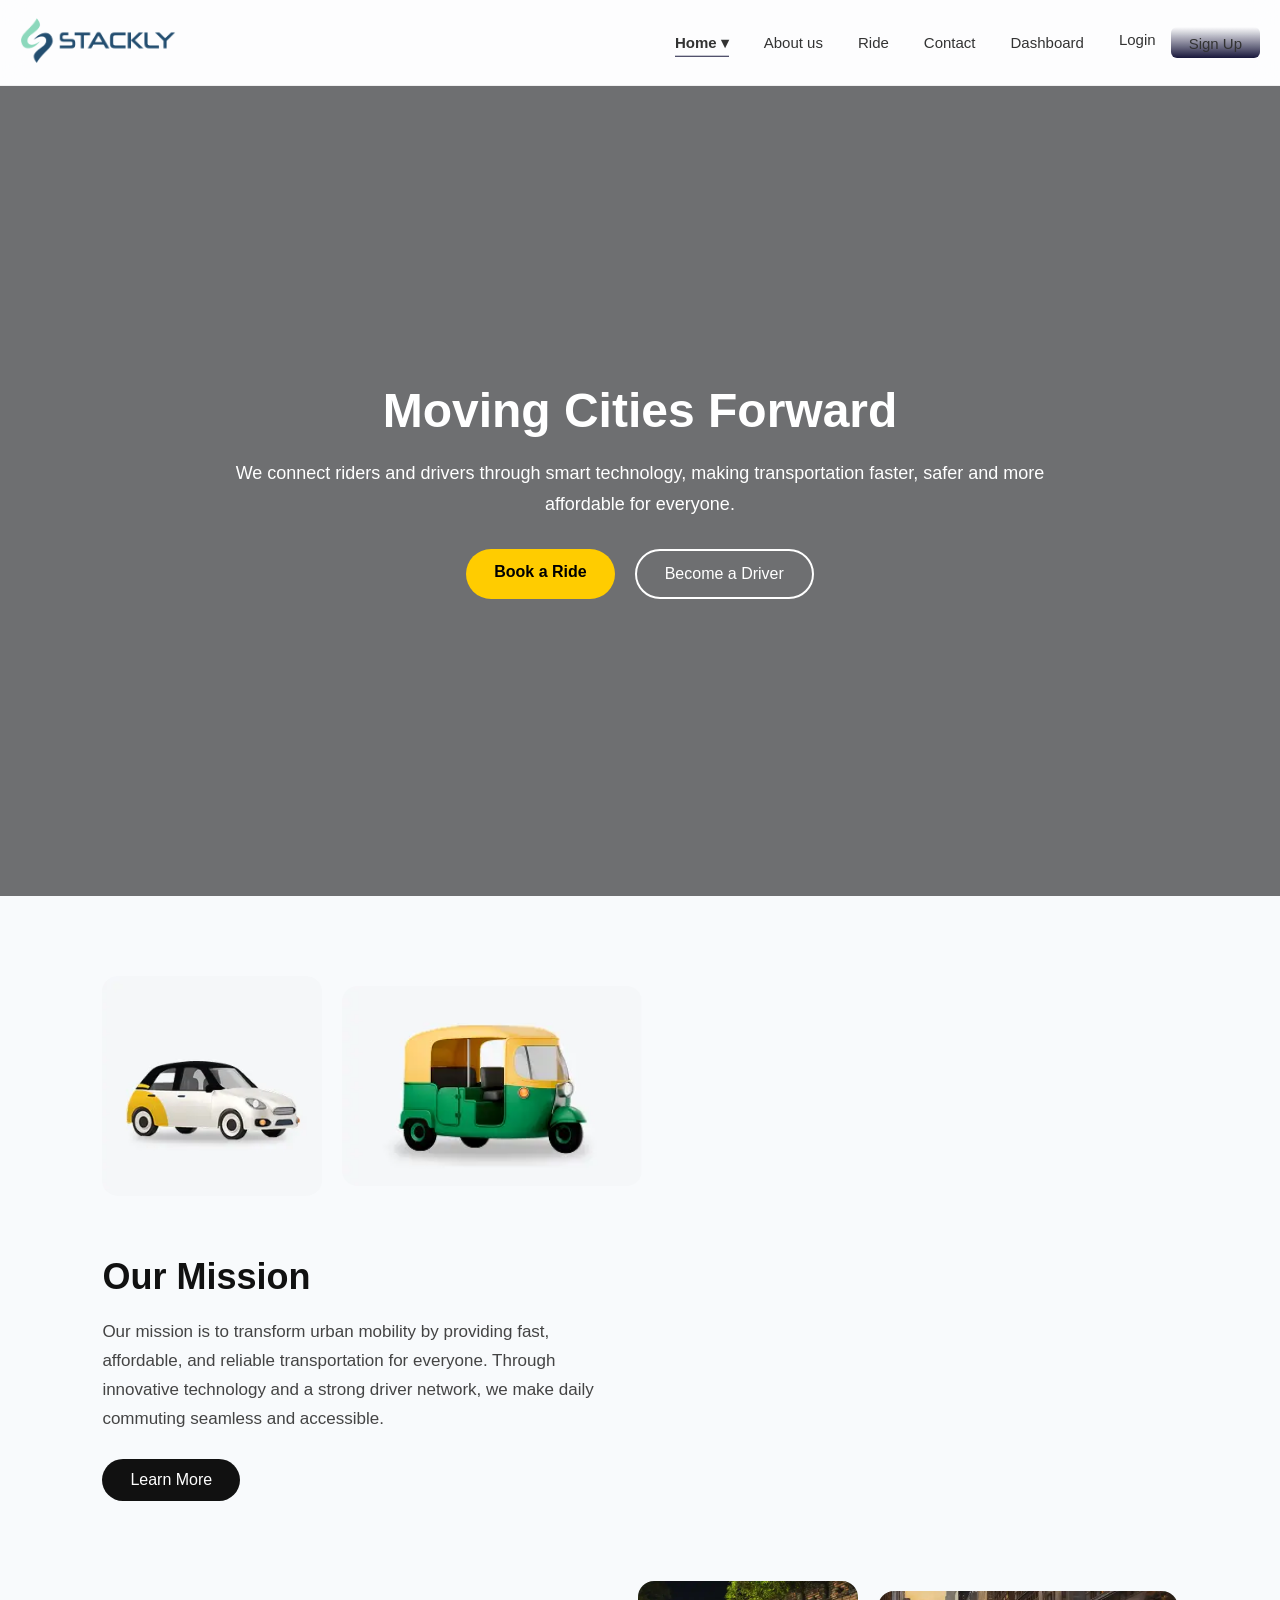
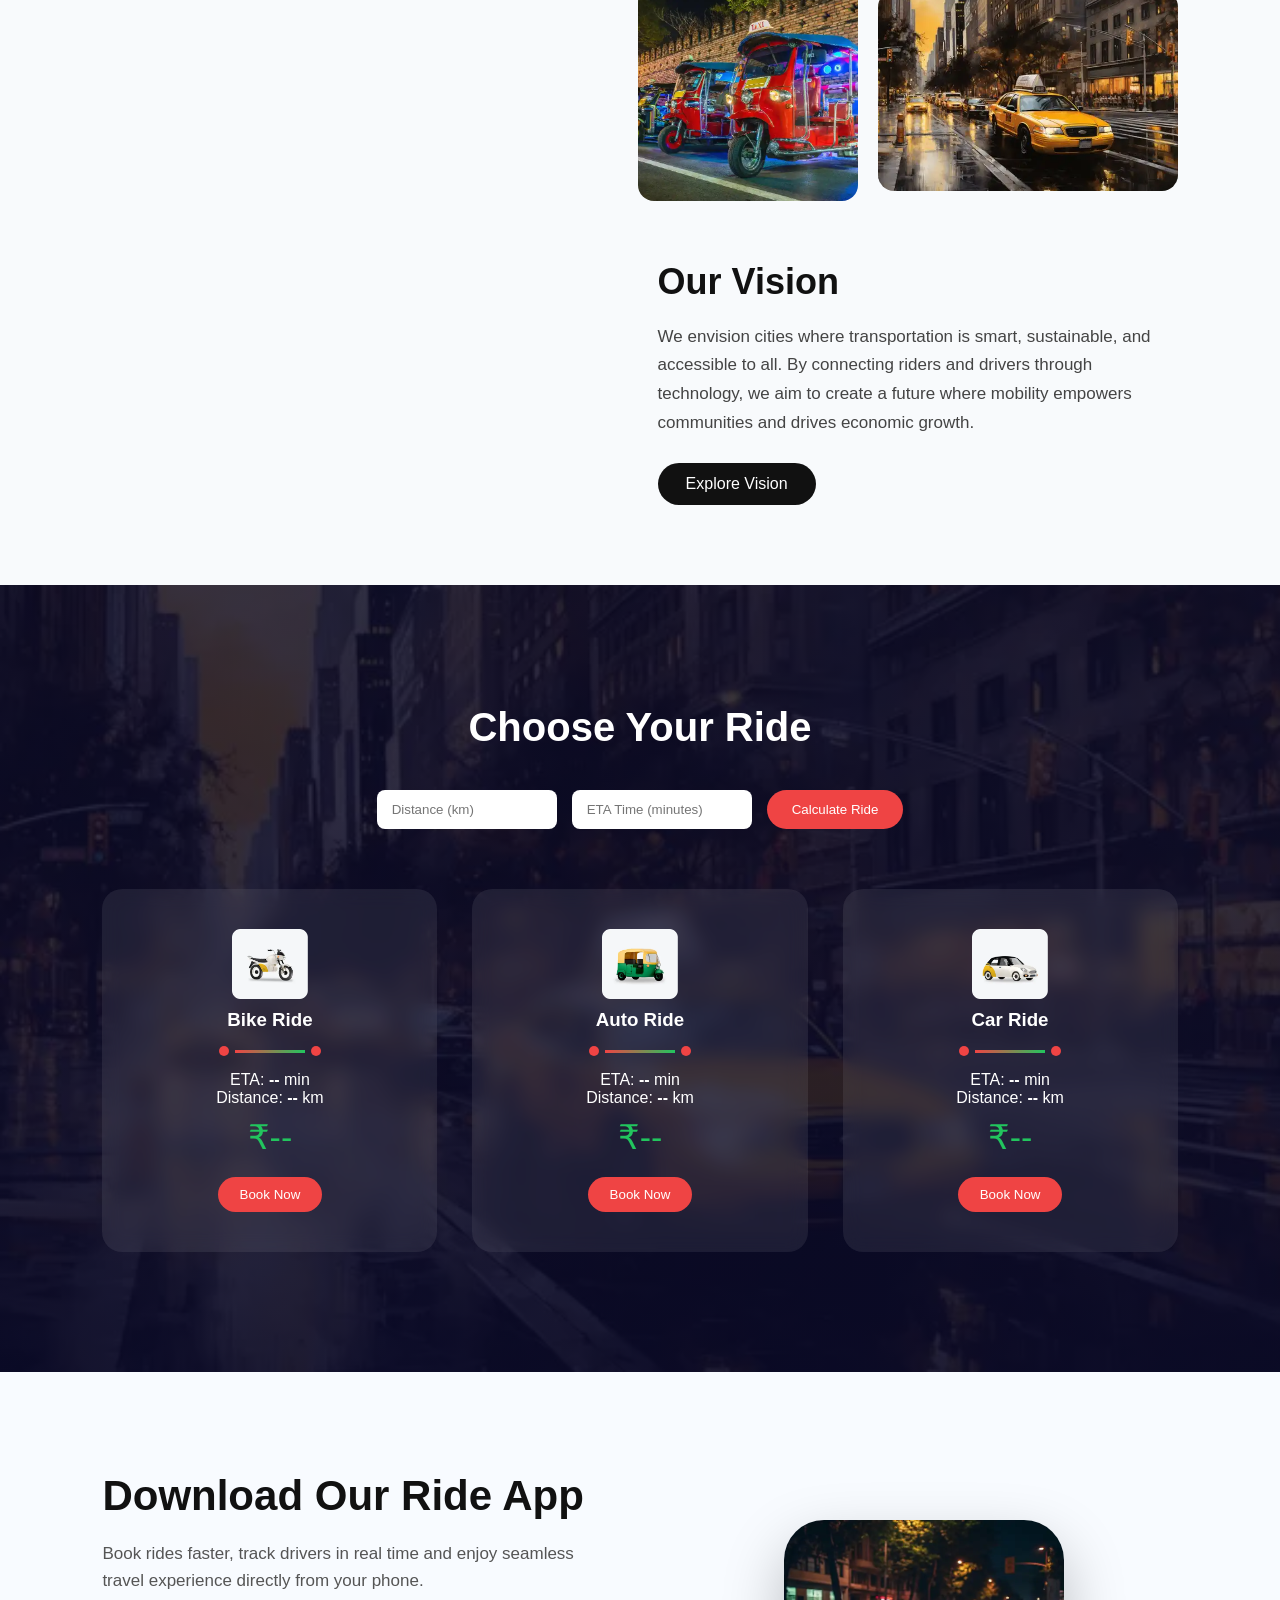
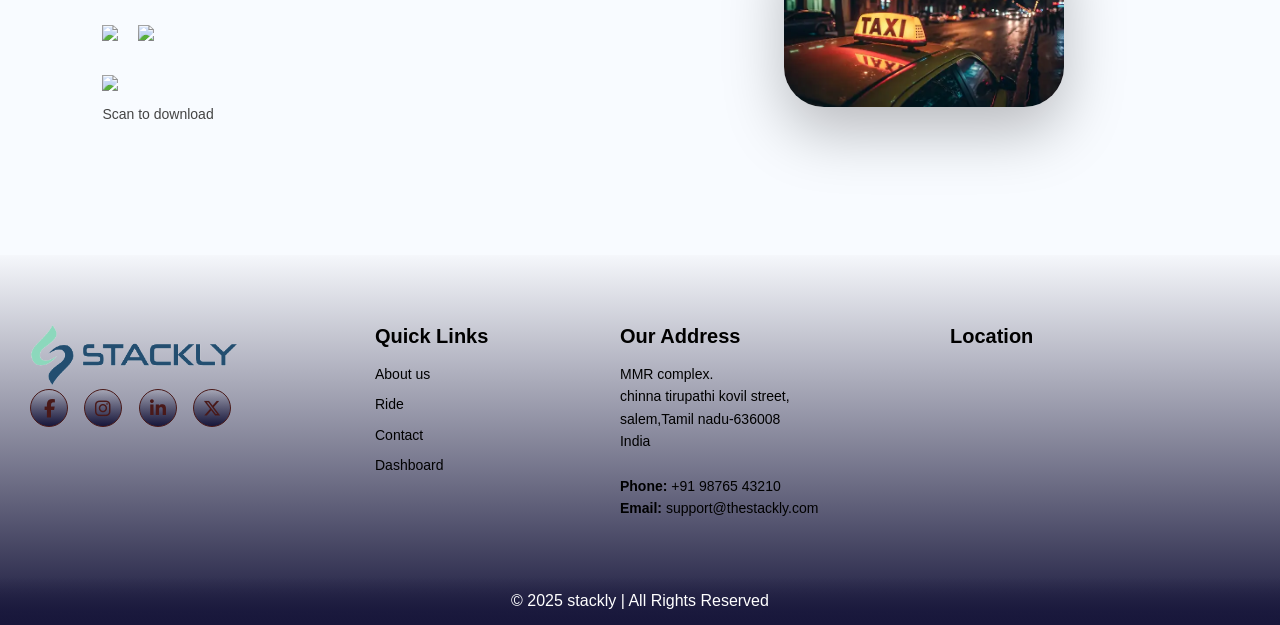
==== about.html @ 7779b242 "Add files via upload" ====
<!DOCTYPE html>
<html lang="en">
<head>
<meta charset="UTF-8">
<meta name="viewport" content="width=device-width, initial-scale=1.0">
<link rel="stylesheet" href="style.css">
<link rel="stylesheet" href="https://unpkg.com/aos@2.3.4/dist/aos.css"/>
<link rel="stylesheet" href="https://cdnjs.cloudflare.com/ajax/libs/font-awesome/6.5.0/css/all.min.css">

<title>Stackly Ride </title>

</head>


<body>
    

<header class="header" id="header">

<div class="nav-container">

<!-- STACKLY LOGO -->

<div class="logo">
    <a href="./index.html">
<img src="./logo.webp" alt="Stackly Logo"></a>
</div>

<div class="menu-toggle" id="menuToggle">☰</div>

<ul class="nav-menu" id="navMenu">

<li class="dropdown">

<a href="./index.html" class="active">Home ▾</a>

<div class="dropdown-menu">
<a href="./index.html">Home 1</a>
<a href="./home2.html">Home 2</a>
</div>

</li>

<li><a href="./about.html">About us</a></li>
<li><a href="./ride.html">Ride</a></li>
<li><a href="./contact.html">Contact</a></li>
<li><a href="./dashboard.html">Dashboard</a></li>
<li class="nav-buttons">


<a href="login.html" class="login-btn">Login</a>
<a href="signup.html" class="signup-btn">Sign Up</a>

</li>

</ul>

</div>

</header>




<section class="abt-hero">

    <!-- BACKGROUND VIDEO -->
    <video autoplay muted loop playsinline class="abt-bg-video">
    <source src="./car1.mp4" type="video/mp4">
    </video>
    
    <div class="abt-overlay"></div>
    
    <!-- HERO CONTENT SLIDER -->
    <div class="abt-content-slider">
    
    <div class="abt-slide active">
    
    <h1>Moving Cities Forward</h1>
    
    <p>
    We connect riders and drivers through smart technology,
    making transportation faster, safer and more affordable
    for everyone.
    </p>
    
    <div class="abt-buttons">
    <a href="404.html" class="abt-btn">Book a Ride</a>
    <a href="404.html" class="abt-btn-outline">Become a Driver</a>
    </div>
    
    </div>
    
    
    <div class="abt-slide">
    
    <h1>Reliable Transportation</h1>
    
    <p>
    Our platform ensures quick pickups, transparent pricing
    and seamless ride experiences across cities.
    </p>
    
    <div class="abt-buttons">
    <a href="404.html" class="abt-btn">Explore Services</a>
    </div>
    
    </div>
    
    
    <div class="abt-slide">
    
    <h1>Empowering Drivers</h1>
    
    <p>
    Thousands of drivers earn flexible income with our
    platform while providing safe transportation to riders.
    </p>
    
    <div class="abt-buttons">
    <a href="404.html" class="abt-btn">Join the Network</a>
    </div>
    
    </div>
    
    </div>
    
    </section>


    <style>
        /* HERO SECTION */

.abt-hero{
position:relative;
height:90vh;
width:100%;
overflow:hidden;
display:flex;
align-items:center;
justify-content:center;
color:white;
}

/* VIDEO */

.abt-bg-video{
position:absolute;
top:0;
left:0;
width:100%;
height:100%;
object-fit:cover;
z-index:-2;
}

/* DARK OVERLAY */

.abt-overlay{
position:absolute;
width:100%;
height:100%;
background:rgba(0,0,0,0.55);
z-index:-1;
}

/* CONTENT */

.abt-content-slider{
max-width:900px;
text-align:center;
padding:20px;
}

.abt-slide{
display:none;
animation:fadeSlide 1s ease;
}

.abt-slide.active{
display:block;
}

.abt-slide h1{
font-size:48px;
margin-bottom:20px;
}

.abt-slide p{
font-size:18px;
line-height:1.7;
margin-bottom:30px;
}

/* BUTTONS */

.abt-buttons{
display:flex;
gap:20px;
justify-content:center;
flex-wrap:wrap;
}

.abt-btn{
background:#ffcc00;
color:black;
padding:14px 28px;
border-radius:30px;
text-decoration:none;
font-weight:bold;
transition:0.3s;
}

.abt-btn:hover{
background:#ffd633;
}

.abt-btn-outline{
border:2px solid white;
padding:14px 28px;
border-radius:30px;
color:white;
text-decoration:none;
transition:0.3s;
}

.abt-btn-outline:hover{
background:white;
color:black;
}

/* SLIDE ANIMATION */

@keyframes fadeSlide{

from{
opacity:0;
transform:translateY(30px);
}

to{
opacity:1;
transform:translateY(0);
}

}

/* ========================= */
/* RESPONSIVE MEDIA QUERIES */
/* ========================= */


/* LAPTOP */

@media(max-width:1200px){

.abt-slide h1{
font-size:42px;
}

}


/* TABLET */

@media(max-width:992px){

.abt-hero{
height:80vh;
}

.abt-slide h1{
font-size:36px;
}

.abt-slide p{
font-size:17px;
}

}


/* MOBILE */

@media(max-width:600px){

.abt-hero{
height:75vh;
padding:20px;
}

.abt-slide h1{
font-size:28px;
}

.abt-slide p{
font-size:15px;
}

.abt-buttons{
flex-direction:column;
align-items:center;
}

.abt-btn,
.abt-btn-outline{
width:200px;
text-align:center;
}

}
    </style>

    <script>

const abtSlides = document.querySelectorAll(".abt-slide");

let abtIndex = 0;

function abtSlideShow(){

abtSlides.forEach(slide=>{
slide.classList.remove("active");
});

abtIndex++;

if(abtIndex > abtSlides.length){
abtIndex = 1;
}

abtSlides[abtIndex-1].classList.add("active");

}

setInterval(abtSlideShow,4000);
</script>



<section class="mvx-section">

    <!-- MISSION -->
    
    <div class="mvx-row">
    
    <div class="mvx-images">
    
    <div class="mvx-img-square">
    <img src="./cab .webp" alt="Mission Image">
    </div>
    
    <div class="mvx-img-rect">
    <img src="./auto.webp" alt="Mission Image">
    </div>
    
    </div>
    
    <div class="mvx-content">
    
    <h2>Our Mission</h2>
    
    <p>
    Our mission is to transform urban mobility by providing fast,
    affordable, and reliable transportation for everyone. Through
    innovative technology and a strong driver network, we make
    daily commuting seamless and accessible.
    </p>
    
    <a href="404.html" class="mvx-btn">Learn More</a>
    
    </div>
    
    </div>
    
    
    <!-- VISION -->
    
    <div class="mvx-row mvx-reverse">
    
    <div class="mvx-images">
    
    <div class="mvx-img-square">
    <img src="./auto1.webp" alt="Vision Image">
    </div>
    
    <div class="mvx-img-rect">
    <img src="./taxi.webp" alt="Vision Image">
    </div>
    
    </div>
    
    <div class="mvx-content">
    
    <h2>Our Vision</h2>
    
    <p>
    We envision cities where transportation is smart, sustainable,
    and accessible to all. By connecting riders and drivers through
    technology, we aim to create a future where mobility empowers
    communities and drives economic growth.
    </p>
    
    <a href="404.html" class="mvx-btn">Explore Vision</a>
    
    </div>
    
    </div>
    
    </section>



    <style>
        /* SECTION */

.mvx-section{
width:100%;
padding:80px 8%;
background:#f8fafc;
display:flex;
flex-direction:column;
gap:80px;
}

/* ROW */

.mvx-row{
display:flex;
align-items:center;
justify-content:space-between;
gap:60px;
flex-wrap:wrap;
}

/* REVERSE FOR VISION */

.mvx-reverse{
flex-direction:row-reverse;
}

/* IMAGE AREA */

.mvx-images{
display:flex;
gap:20px;
align-items:center;
}

/* SQUARE IMAGE */

.mvx-img-square{
width:220px;
height:220px;
overflow:hidden;
border-radius:16px;
}

.mvx-img-square img{
width:100%;
height:100%;
object-fit:cover;
}

/* RECTANGLE IMAGE */

.mvx-img-rect{
width:300px;
height:200px;
overflow:hidden;
border-radius:16px;
}

.mvx-img-rect img{
width:100%;
height:100%;
object-fit:cover;
}

/* CONTENT */

.mvx-content{
max-width:520px;
}

.mvx-content h2{
font-size:36px;
margin-bottom:20px;
color:#111;
}

.mvx-content p{
font-size:17px;
line-height:1.7;
margin-bottom:25px;
color:#444;
}

/* BUTTON */

.mvx-btn{
display:inline-block;
padding:12px 28px;
background:#111;
color:white;
text-decoration:none;
border-radius:30px;
transition:.3s;
}

.mvx-btn:hover{
background:#333;
}

/* ====================== */
/* RESPONSIVE MEDIA QUERY */
/* ====================== */


/* LAPTOP */

@media (max-width:1200px){

.mvx-img-square{
width:200px;
height:200px;
}

.mvx-img-rect{
width:260px;
height:180px;
}

}


/* TABLET */

@media (max-width:992px){

.mvx-row{
flex-direction:column;
text-align:center;
}

.mvx-reverse{
flex-direction:column;
}

.mvx-images{
justify-content:center;
}

.mvx-content{
max-width:100%;
}

}


/* MOBILE */

@media (max-width:600px){

.mvx-section{
padding:60px 6%;
gap:60px;
}

.mvx-images{
flex-direction:column;
}

.mvx-img-square{
width:180px;
height:180px;
}

.mvx-img-rect{
width:220px;
height:160px;
}

.mvx-content h2{
font-size:28px;
}

.mvx-content p{
font-size:15px;
}

}
    </style>



<section class="rbd-pricing-section">

    <h2 class="rbd-title">Choose Your Ride</h2>
    
    <div class="rbd-input-area">
    
    <input type="number" id="rbd-distance" placeholder="Distance (km)">
    <input type="number" id="rbd-time" placeholder="ETA Time (minutes)">
    
    <button onclick="rbdCalculateRide()">Calculate Ride</button>
    
    </div>
    
    
    <div class="rbd-grid">
    
    <!-- BIKE -->
    
    <div class="rbd-card rbd-reveal" data-rate="8">
    
    <div class="rbd-vehicle">
    <img src="./bike .webp">
    </div>
    
    <h3>Bike Ride</h3>
    
    <div class="rbd-route">
    <span></span>
    <div class="rbd-line"></div>
    <span></span>
    </div>
    
    <p>ETA: <b class="rbd-eta">--</b> min</p>
    <p>Distance: <b class="rbd-km">--</b> km</p>
    
    <p class="rbd-price">₹<span class="rbd-cost">--</span></p>
    
    <button onclick="rbdGo404()">Book Now</button>
    
    </div>
    
    
    
    <!-- AUTO -->
    
    <div class="rbd-card rbd-reveal" data-rate="12">
    
    <div class="rbd-vehicle">
    <img src="./auto.webp">
    </div>
    
    <h3>Auto Ride</h3>
    
    <div class="rbd-route">
    <span></span>
    <div class="rbd-line"></div>
    <span></span>
    </div>
    
    <p>ETA: <b class="rbd-eta">--</b> min</p>
    <p>Distance: <b class="rbd-km">--</b> km</p>
    
    <p class="rbd-price">₹<span class="rbd-cost">--</span></p>
    
    <button onclick="rbdGo404()">Book Now</button>
    
    </div>
    
    
    
    <!-- CAR -->
    
    <div class="rbd-card rbd-reveal" data-rate="18">
    
    <div class="rbd-vehicle">
    <img src="./cab .webp">
    </div>
    
    <h3>Car Ride</h3>
    
    <div class="rbd-route">
    <span></span>
    <div class="rbd-line"></div>
    <span></span>
    </div>
    
    <p>ETA: <b class="rbd-eta">--</b> min</p>
    <p>Distance: <b class="rbd-km">--</b> km</p>
    
    <p class="rbd-price">₹<span class="rbd-cost">--</span></p>
    
    <button onclick="rbdGo404()">Book Now</button>
    
    </div>
    
    </div>
    
    </section>

    <style>
        /* SECTION BACKGROUND */

.rbd-pricing-section{

padding:120px 8%;

background:
linear-gradient(rgba(10,10,40,0.8),rgba(10,10,40,0.9)),
url("./taxi.webp");

background-size:cover;
background-position:center;

color:white;

text-align:center;

}

/* TITLE */

.rbd-title{

font-size:40px;
margin-bottom:40px;

}

/* INPUT AREA */

.rbd-input-area{

display:flex;
justify-content:center;
gap:15px;
margin-bottom:60px;
flex-wrap:wrap;

}

.rbd-input-area input{

padding:12px 15px;
border-radius:8px;
border:none;
width:180px;

}

.rbd-input-area button{

padding:12px 25px;
border:none;
background:#ef4444;
color:white;
border-radius:25px;
cursor:pointer;

}

/* GRID */

.rbd-grid{

display:grid;
grid-template-columns:repeat(3,1fr);
gap:35px;
max-width:1200px;
margin:auto;

}

/* CARD */

.rbd-card{

background:rgba(255,255,255,0.08);
backdrop-filter:blur(10px);

padding:40px;
border-radius:20px;

transition:0.4s;

opacity:0;
transform:translateY(60px);

}

/* SHOW ANIMATION */

.rbd-card.rbd-show{

opacity:1;
transform:translateY(0);

}

/* HOVER */

.rbd-card:hover{

transform:translateY(-12px);
box-shadow:0 25px 45px rgba(0,0,0,0.4);

}

/* VEHICLE ICON */

.rbd-vehicle{

height:70px;
margin-bottom:10px;
animation:rbdSlide 4s infinite ease-in-out;

}

.rbd-vehicle img{

height:100%;

}

/* SLIDE ANIMATION */

@keyframes rbdSlide{

0%{transform:translateX(0)}

50%{transform:translateX(20px)}

100%{transform:translateX(0)}

}

/* ROUTE PREVIEW */

.rbd-route{

display:flex;
align-items:center;
justify-content:center;
margin:15px 0;

}

.rbd-route span{

width:10px;
height:10px;
background:#ef4444;
border-radius:50%;

}

.rbd-line{

height:3px;
width:70px;
background:linear-gradient(90deg,#ef4444,#22c55e);
margin:0 6px;
animation:rbdRoute 2s linear infinite;

}

@keyframes rbdRoute{

0%{background-position:0}

100%{background-position:100px}

}

/* PRICE */

.rbd-price{

font-size:34px;
color:#22c55e;
margin:10px 0;

}

/* BUTTON */

.rbd-card button{

margin-top:10px;
padding:10px 22px;
background:#ef4444;
border:none;
color:white;
border-radius:20px;
cursor:pointer;

}

/* TABLET */

@media(max-width:992px){

.rbd-grid{

grid-template-columns:repeat(2,1fr);

}

}

/* MOBILE */

@media(max-width:600px){

.rbd-grid{

grid-template-columns:1fr;

}

.rbd-title{

font-size:28px;

}

}
    </style>

<script>

    /* 404 REDIRECT */
    
    function rbdGo404(){
    
    window.location.href="404.html"
    
    }
    
    
    /* PRICE CALCULATION */
    
    function rbdCalculateRide(){
    
    let km=document.getElementById("rbd-distance").value
    let time=document.getElementById("rbd-time").value
    
    if(km=="" || time==""){
    
    alert("Please fill distance and ETA")
    return
    
    }
    
    document.querySelectorAll(".rbd-card").forEach(card=>{
    
    let rate=card.getAttribute("data-rate")
    
    let price=(km*rate)+(time*2)
    
    card.querySelector(".rbd-cost").innerText=Math.round(price)
    card.querySelector(".rbd-eta").innerText=time
    card.querySelector(".rbd-km").innerText=km
    
    })
    
    }
    
    
    /* SCROLL REVEAL */
    
    const rbdReveal=document.querySelectorAll(".rbd-reveal")
    
    const rbdObserver=new IntersectionObserver(entries=>{
    
    entries.forEach((entry,index)=>{
    
    if(entry.isIntersecting){
    
    setTimeout(()=>{
    
    entry.target.classList.add("rbd-show")
    
    },index*200)
    
    }
    
    })
    
    },{threshold:0.2})
    
    rbdReveal.forEach(el=>{
    
    rbdObserver.observe(el)
    
    })
    
    </script>


<section class="stk-app-download">

    <div class="stk-app-container">
    
    <!-- LEFT CONTENT -->
    <div class="stk-app-content stk-fade">
    
    <h2>Download Our Ride App</h2>
    
    <p>
    Book rides faster, track drivers in real time and enjoy seamless
    travel experience directly from your phone.
    </p>
    
    <div class="stk-store-buttons">
    
    <a href="404.html" class="stk-store-btn">
    <img src="https://upload.wikimedia.org/wikipedia/commons/7/78/Google_Play_Store_badge_EN.svg">
    </a>
    
    <a href="404.html" class="stk-store-btn">
    <img src="https://developer.apple.com/assets/elements/badges/download-on-the-app-store.svg">
    </a>
    
    </div>
    
    <div class="stk-qr-box">
    
    <img src="https://api.qrserver.com/v1/create-qr-code/?size=120x120&data=https://example.com">
    
    <p>Scan to download</p>
    
    </div>
    
    </div>
    
    
    <!-- RIGHT PHONE -->
    <div class="stk-phone-area stk-fade">
    
    <div class="stk-phone">
    
    <img src="./taxi1.webp">
    
    </div>
    
    </div>
    
    </div>
    
    </section>


    <Style>
        /* SECTION */

.stk-app-download{
padding:100px 8%;
background:#f8fbff;
font-family:Arial, sans-serif;
overflow:hidden;
}

/* CONTAINER */

.stk-app-container{
display:flex;
align-items:center;
justify-content:space-between;
gap:60px;
flex-wrap:wrap;
}

/* LEFT CONTENT */

.stk-app-content{
flex:1;
min-width:280px;
}

.stk-app-content h2{
font-size:42px;
margin-bottom:20px;
color:#111;
}

.stk-app-content p{
font-size:17px;
color:#555;
margin-bottom:30px;
max-width:500px;
line-height:1.6;
}

/* STORE BUTTONS */

.stk-store-buttons{
display:flex;
gap:20px;
flex-wrap:wrap;
margin-bottom:30px;
}

.stk-store-btn img{
height:55px;
transition:0.3s;
}

.stk-store-btn:hover img{
transform:scale(1.05);
}

/* QR BOX */

.stk-qr-box{
margin-top:10px;
}

.stk-qr-box img{
width:120px;
margin-bottom:8px;
}

.stk-qr-box p{
font-size:14px;
color:#444;
}

/* RIGHT PHONE */

.stk-phone-area{
flex:1;
display:flex;
justify-content:center;
align-items:center;
min-width:280px;
}

.stk-phone{
width:280px;
border-radius:40px;
overflow:hidden;
box-shadow:0 25px 60px rgba(0,0,0,0.25);
animation:stkFloat 4s ease-in-out infinite;
}

.stk-phone img{
width:100%;
height:auto;
display:block;
animation:stkZoom 6s ease-in-out infinite;
}

/* FLOAT ANIMATION */

@keyframes stkFloat{
0%{transform:translateY(0)}
50%{transform:translateY(-15px)}
100%{transform:translateY(0)}
}

/* ZOOM IN OUT */

@keyframes stkZoom{
0%{transform:scale(1)}
50%{transform:scale(1.1)}
100%{transform:scale(1)}
}

/* LOAD ANIMATION */

.stk-fade{
opacity:0;
transform:translateY(40px);
transition:1s ease;
}

.stk-fade.show{
opacity:1;
transform:translateY(0);
}

/* TABLET */

@media(max-width:992px){

.stk-app-container{
flex-direction:column;
text-align:center;
}

.stk-app-content p{
margin:auto;
}

.stk-store-buttons{
justify-content:center;
}

}

/* MOBILE */

@media(max-width:600px){

.stk-app-download{
padding:70px 6%;
}

.stk-app-content h2{
font-size:32px;
}

.stk-phone{
width:220px;
}

}
    </style>
    <script>

const stkElements = document.querySelectorAll(".stk-fade");

function stkReveal(){

stkElements.forEach((el,i)=>{

setTimeout(()=>{

const top = el.getBoundingClientRect().top;
const trigger = window.innerHeight - 100;

if(top < trigger){
el.classList.add("show");
}

}, i*300);

});

}

window.addEventListener("scroll", stkReveal);
window.addEventListener("load", stkReveal);
</script>
<!-- <footer> -->
    <footer class="footer">
        <div class="footer-container">
    
            <!-- Logo / About -->
            <div class="footer-box">
                <img src="./logo.webp" alt="Stackly Logo" class="footer-logo"  style="height:60px;">
   
               
                <!-- <p>We deliver secure, scalable and innovative IT services for global businesses.</p><br> -->
    
                <!-- Social Icons -->
                <div class="footer-social">
                    <a href="./404.html"><i class="fa-brands fa-facebook-f"></i></a>
                    <a href="./404.html"><i class="fa-brands fa-instagram"></i></a>
                    <a href="./404.html"><i class="fa-brands fa-linkedin-in"></i></a>
                    <a href="./404.html"><i class="fa-brands fa-x-twitter"></i></a>
                </div>
            </div>
    
            <!-- Quick Links -->
            <div class="footer-box">
                <h3>Quick Links</h3>
                <ul>
                    <li><a href="./about.html">About us</a></li>
<li><a href="./ride.html">Ride</a></li>
<li><a href="./contact.html">Contact</a></li>
<li><a href="./dashboard.html">Dashboard</a></li>

                </ul>
            </div>
    
            <!-- Address -->
            <div class="footer-box">
                <h3>Our Address</h3>
                <p>
                    MMR complex.<br>
                    chinna tirupathi kovil street,<br>
                    salem,Tamil nadu-636008<br>
                    <!-- Bengaluru, Karnataka – 560066<br> -->
                    India<br><br>
    
                    <strong>Phone:</strong> +91 98765 43210<br>
                    <strong>Email:</strong> support@thestackly.com
                </p>
            </div>
    
            <!-- Google Map -->
            <div class="footer-box">
                <h3>Location</h3>
                <iframe 
                src="https://www.google.com/maps?q=Salem%20Tamil%20Nadu&output=embed"
                    allowfullscreen="" 
                    loading="lazy">
                </iframe>
            </div>
    
        </div>
    
        <div class="footer-bottom">
            <p>© 2025 stackly | All Rights Reserved</p>
        </div>
    </footer>

    


<script src="./script.js"></script>
</body>
</html>
---- style.css ----
/* GLOBAL */

*{
    margin:0;
    padding:0;
    box-sizing:border-box;
    font-family:"Segoe UI",sans-serif;
    }
    
    body{
    min-height:200vh;
    background:#f5f7fb;
    transition:0.4s;
    }
    
    /* DARK MODE */
    
    body.dark{
    background:#0f172a;
    color:white;
    }
    
    /* HEADER */
    
    .header{
    
    position:sticky;
    top:0;
    width:100%;
    z-index:1000;
    
    background:rgba(255,255,255,0.75);
    backdrop-filter:blur(14px);
    
    border-bottom:1px solid rgba(0,0,0,0.05);
    
    transition:all .35s ease;
    
    }
    
    /* SHRINK NAVBAR */
    
    .header.shrink{
    box-shadow:0 5px 20px rgba(0,0,0,0.08);
    }
    
    /* NAV CONTAINER */
    
    .nav-container{
    
    max-width:1300px;
    margin:auto;
    
    display:flex;
    align-items:center;
    justify-content:space-between;
    
    padding:18px 20px;
    transition:.3s;
    
    }
    
    .header.shrink .nav-container{
    padding:10px 20px;
    }
    
    /* LOGO */
    
    .logo img{
    
    height:45px;
    transition:0.3s;
    
    }
    
    .header.shrink .logo img{
    height:36px;
    }
    
    /* NAV MENU */
    
    .nav-menu{
    display:flex;
    align-items:center;
    gap:35px;
    list-style:none;
    }
    
    /* LINKS */
    
    .nav-menu a{
    
    position:relative;
    text-decoration:none;
    color:#333;
    font-size:15px;
    font-weight:500;
    
    padding-bottom:6px;
    
    }
    
    body.dark .nav-menu a{
    color:#ddd;
    }
    
    /* HOVER UNDERLINE */
    
    .nav-menu a::after{
    
    content:"";
    position:absolute;
    
    left:0;
    bottom:0;
    
    width:0%;
    height:2px;
    
    background:linear-gradient(to top, #18173b, transparent);  
    
    transition:0.35s;
    
    }
    
    .nav-menu a:hover::after{
    width:100%;
    }
    
    /* ACTIVE */
    
    .nav-menu a.active{
    color:linear-gradient(to top, #18173b, transparent);  
    font-weight:600;
    }
    
    .nav-menu a.active::after{
    width:100%;
    }
    
    /* DROPDOWN */
    
    .dropdown{
    position:relative;
    }
    
    .dropdown-menu{
    
    position:absolute;
    
    top:40px;
    left:0;
    
    background:white;
    
    box-shadow:0 10px 30px rgba(0,0,0,0.08);
    
    border-radius:8px;
    
    width:160px;
    
    display:none;
    flex-direction:column;
    
    padding:8px 0;
    
    }
    
    body.dark .dropdown-menu{
    background:#1e293b;
    }
    
    .dropdown-menu a{
    padding:10px 15px;
    font-size:14px;
    }
    
    .dropdown:hover .dropdown-menu{
    display:flex;
    }
    
    /* BUTTONS */
    
    .nav-buttons{
    display:flex;
    align-items:center;
    gap:15px;
    }
    
    /* LOGIN */
    
    .login-btn{
    text-decoration:none;
    color:#333;
    font-weight:500;
    }
    
    body.dark .login-btn{
    color:#ddd;
    }
    
    /* SIGNUP */
    
    .signup-btn{
    background:linear-gradient(to top, #18173b, transparent);  
    color:white;
    padding:8px 18px;
    border-radius:6px;
    font-size:14px;
    text-decoration:none;
    transition:.3s;
    }
    
    .signup-btn:hover{
    background:linear-gradient(to top, #18173b, transparent);  
    }
    
    /* DARK MODE ICON */
    
    .dark-toggle{
    cursor:pointer;
    font-size:20px;
    }
    
    /* MOBILE */
    
    .menu-toggle{
    display:none;
    font-size:28px;
    cursor:pointer;
    }
    
    /* MOBILE RESPONSIVE */
    
    @media (max-width:900px){
    
    .menu-toggle{
    display:block;
    }
    
    .nav-menu{
    
    position:absolute;
    
    top:70px;
    left:0;
    
    width:100%;
    
    background:white;
    
    flex-direction:column;
    
    align-items:flex-start;
    
    gap:15px;
    
    padding:20px;
    
    display:none;
    
    box-shadow:0 10px 25px rgba(0,0,0,0.08);
    
    }
    
    body.dark .nav-menu{
    background:linear-gradient(to top, #18173b, transparent);  
    }
    
    .nav-menu.active{
    display:flex;
    }
    
    .dropdown-menu{
    position:relative;
    top:0;
    box-shadow:none;
    padding-left:15px;
    }
    
    .dropdown:hover .dropdown-menu{
    display:none;
    }
    
    .dropdown.active .dropdown-menu{
    display:flex;
    }
    
    .nav-buttons{
    margin-top:10px;
    }
    
    }
    
    

/* ================= FOOTER ================= */
.footer {
    background:linear-gradient(to top, #18173b, transparent);  
    padding-top: 40px;
    color: white;
}

.footer-container {
    display: flex;
    justify-content: space-between;
    padding: 30px;
    flex-wrap: wrap;
}

/* Footer Boxes */
.footer-box h3 {
    margin-bottom: 15px;
    font-size: 20px;
    color: black;
}

.footer-box p, 
.footer-box a {
    color: black;
    font-size: 14px;
    line-height: 1.6;
}

.footer-box ul {
    list-style: none;
}

.footer-box ul li {
    margin-bottom: 8px;
}

.footer-box ul li a {
    text-decoration: none;
    transition: 0.3s;
}

.footer-box ul li a:hover {
    color: black;
}


.footer-bottom {
    text-align: center;
    background: linear-gradient(to top, #18173b, transparent);  
    padding: 15px 0;
}

.footer-social a {
    display: inline-block;
    margin-right: 12px;
    font-size: 18px;
    width: 38px;
    height: 38px;
    text-align: center;
    line-height: 38px;
    border-radius: 50%;
    background: linear-gradient(to top, #18173b, transparent);  
    color:rgb(73, 25, 25);
    border: 1px solid rgb(73, 25, 25);
    transition: 0.3s;
}

.footer-social a:hover {
    background: linear-gradient(to top, #18173b, transparent);  
    color: #000;
    transform: translateY(-5px);
}

/* Map */
.footer-box iframe {
    width: 100%;
    height: 180px;
    border-radius: 10px;
    border: none;
}


/* ================= RESPONSIVE ================= */
@media (max-width: 900px) {

    
    

    .footer-box {
        width: 45%;
        margin-bottom: 30px;
    }
}

@media (max-width: 500px) {
    .footer-box {
        width: 100%;
    }
}
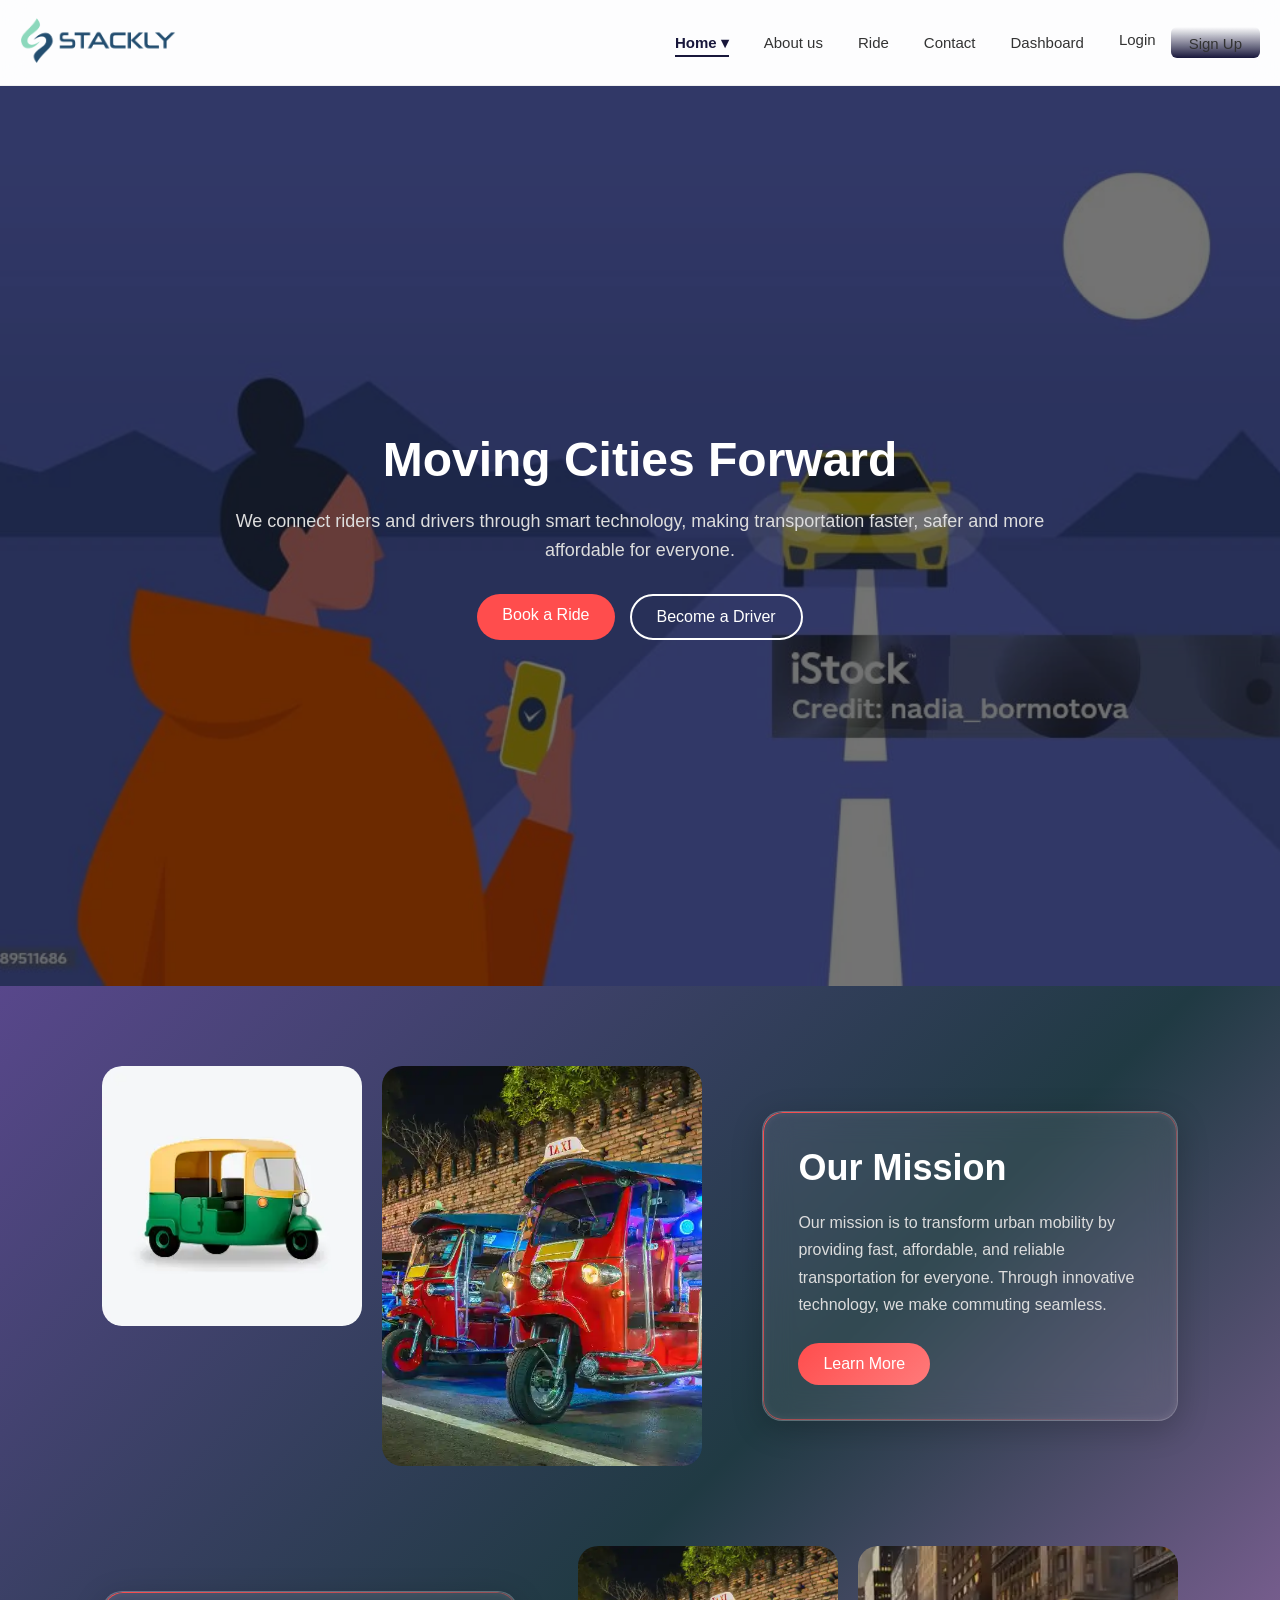
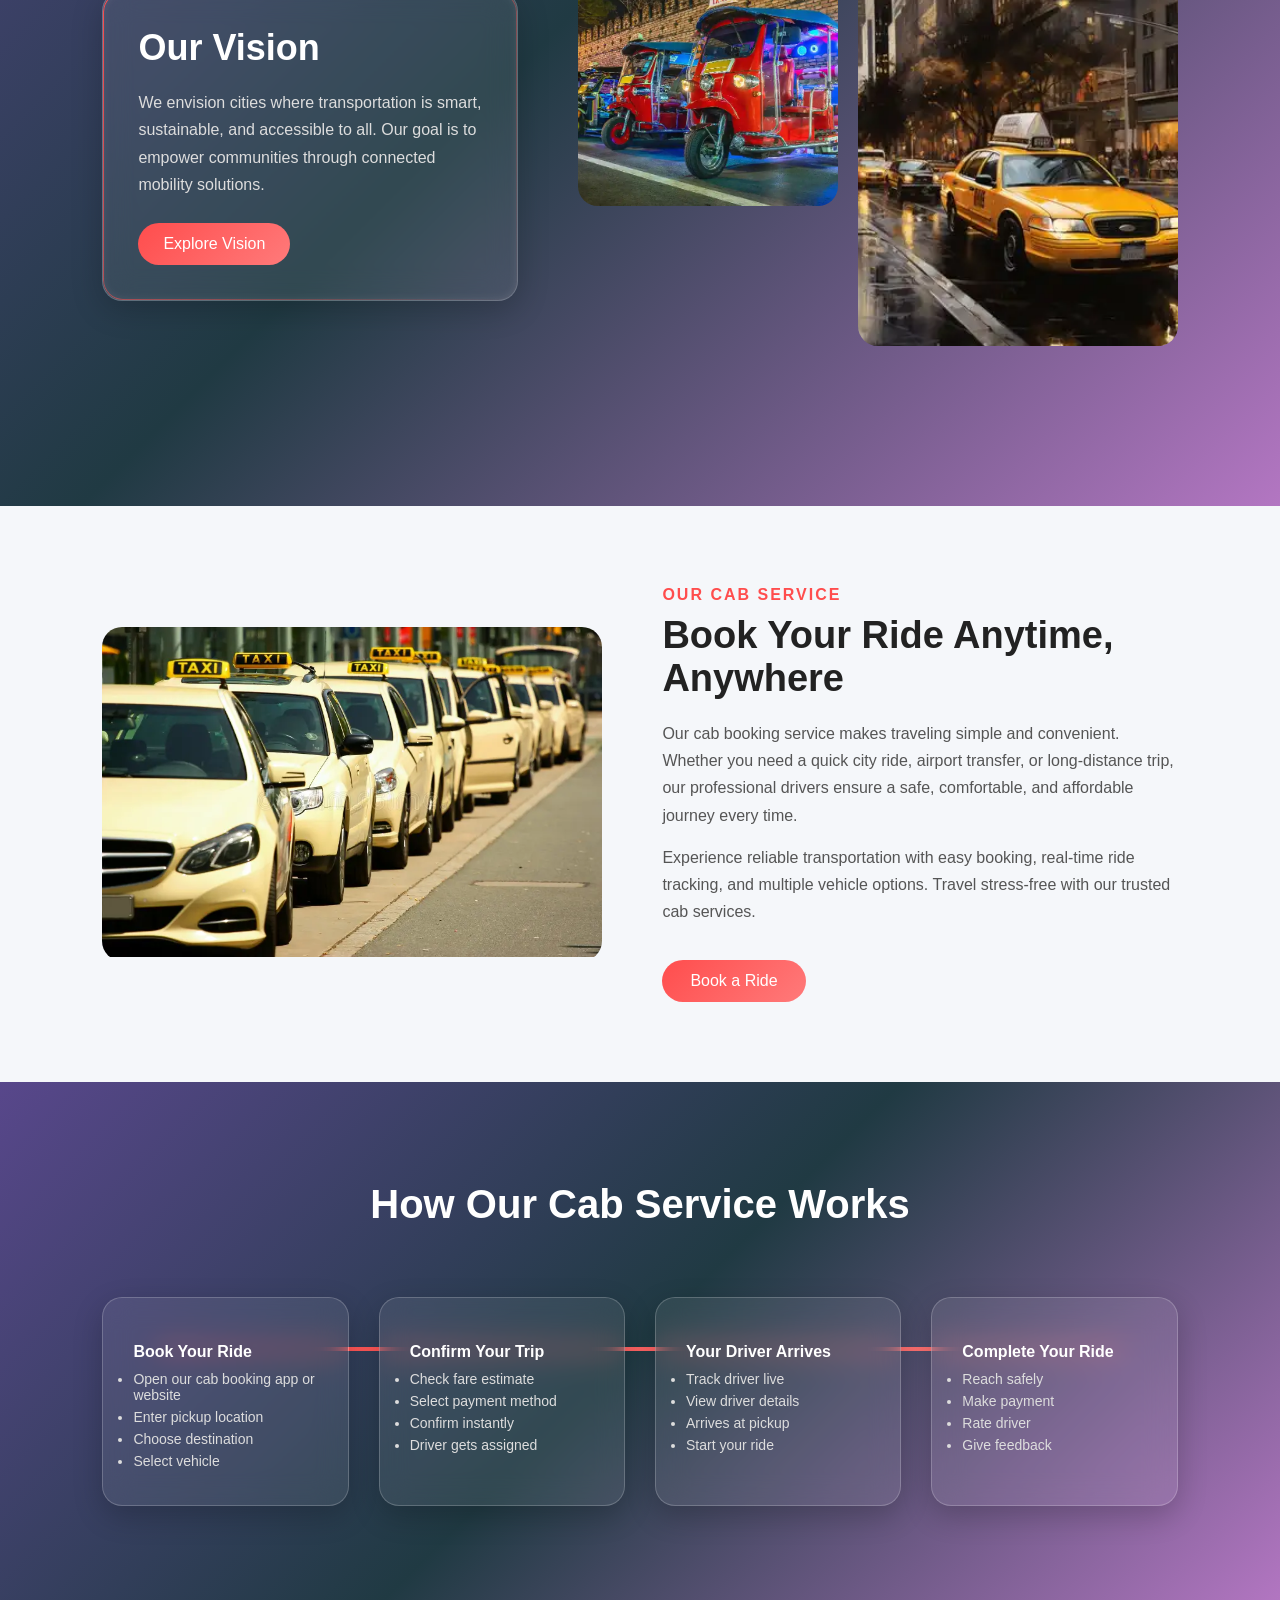
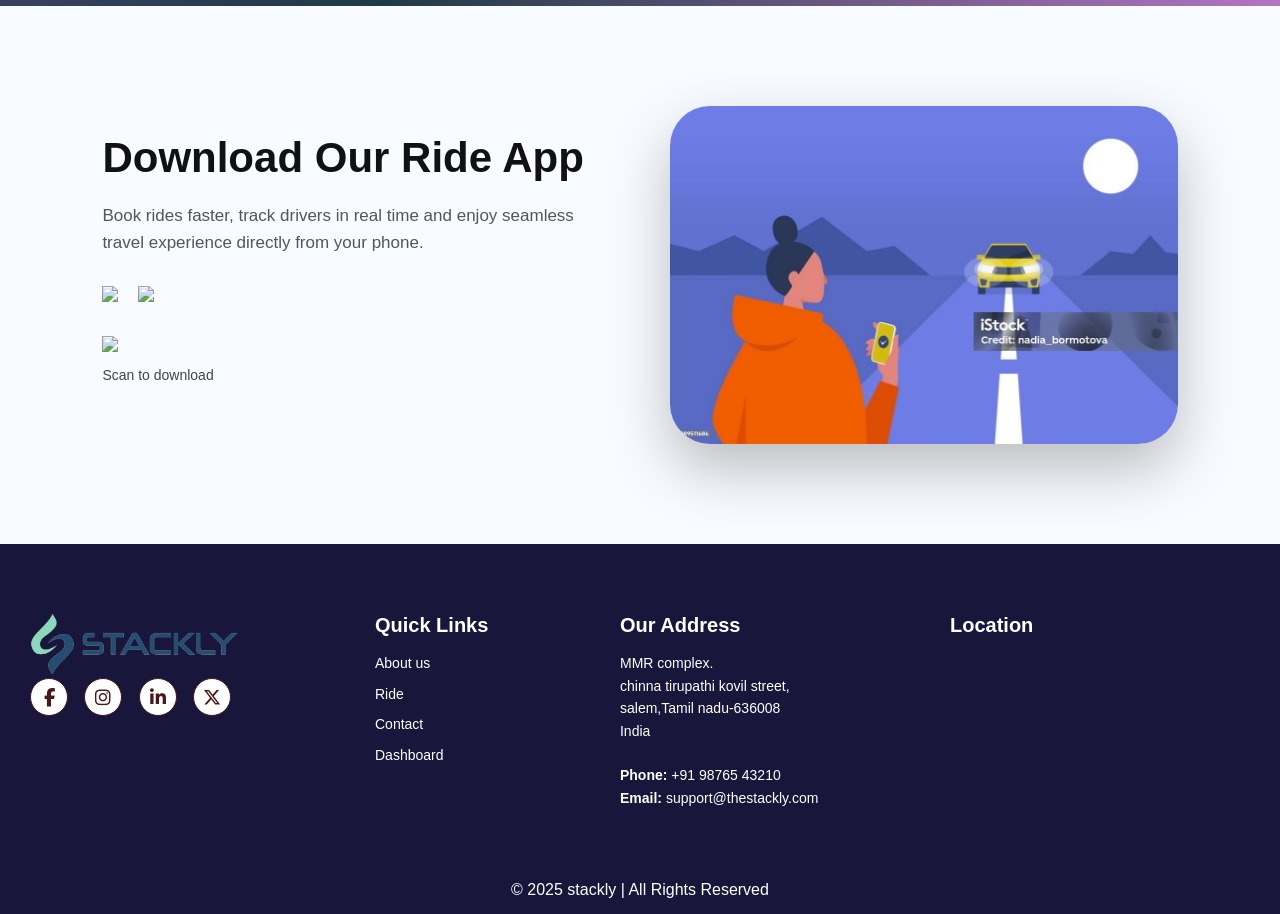
==== commit d0b1733e: "Add files via upload" ====
--- a/about.html
+++ b/about.html
@@ -59,940 +59,960 @@
 
 </header>
 
-
-
-
 <section class="abt-hero">
 
-    <!-- BACKGROUND VIDEO -->
-    <video autoplay muted loop playsinline class="abt-bg-video">
-    <source src="./car1.mp4" type="video/mp4">
-    </video>
-    
     <div class="abt-overlay"></div>
-    
+  
     <!-- HERO CONTENT SLIDER -->
     <div class="abt-content-slider">
-    
-    <div class="abt-slide active">
-    
-    <h1>Moving Cities Forward</h1>
-    
-    <p>
-    We connect riders and drivers through smart technology,
-    making transportation faster, safer and more affordable
-    for everyone.
-    </p>
-    
-    <div class="abt-buttons">
-    <a href="404.html" class="abt-btn">Book a Ride</a>
-    <a href="404.html" class="abt-btn-outline">Become a Driver</a>
+  
+      <div class="abt-slide active">
+        <h1>Moving Cities Forward</h1>
+        <p>
+          We connect riders and drivers through smart technology,
+          making transportation faster, safer and more affordable
+          for everyone.
+        </p>
+  
+        <div class="abt-buttons">
+          <a href="./404.html" class="abt-btn">Book a Ride</a>
+          <a href="./404.html" class="abt-btn-outline">Become a Driver</a>
+        </div>
+      </div>
+  
+      <div class="abt-slide">
+        <h1>Reliable Transportation</h1>
+        <p>
+          Our platform ensures quick pickups, transparent pricing
+          and seamless ride experiences across cities.
+        </p>
+  
+        <div class="abt-buttons">
+          <a href="./404.html" class="abt-btn">Explore Services</a>
+        </div>
+      </div>
+  
+      <div class="abt-slide">
+        <h1>Empowering Drivers</h1>
+        <p>
+          Thousands of drivers earn flexible income with our
+          platform while providing safe transportation to riders.
+        </p>
+  
+        <div class="abt-buttons">
+          <a href="./404.html" class="abt-btn">Join the Network</a>
+        </div>
+      </div>
+  
     </div>
-    
+  
+  </section>
+
+  <style>
+    /* RESET */
+* {
+  margin: 0;
+  padding: 0;
+  box-sizing: border-box;
+  font-family: 'Poppins', sans-serif;
+}
+
+/* HERO SECTION */
+.abt-hero {
+  position: relative;
+  width: 100%;
+  height: 100vh;
+  background: url('./aa\ \(1\).webp') no-repeat center center/cover;
+  display: flex;
+  align-items: center;
+  justify-content: center;
+  overflow: hidden;
+}
+
+/* DARK OVERLAY */
+.abt-overlay {
+  position: absolute;
+  width: 100%;
+  height: 100%;
+  background: rgba(0,0,0,0.55);
+  z-index: 1;
+}
+
+/* CONTENT */
+.abt-content-slider {
+  position: relative;
+  z-index: 2;
+  text-align: center;
+  max-width: 900px;
+  padding: 20px;
+}
+
+/* SLIDES */
+.abt-slide {
+  display: none;
+  animation: fade 1s ease-in-out;
+}
+
+.abt-slide.active {
+  display: block;
+}
+
+/* TEXT */
+.abt-slide h1 {
+  font-size: 48px;
+  color: #fff;
+  margin-bottom: 20px;
+  font-weight: 700;
+}
+
+.abt-slide p {
+  font-size: 18px;
+  color: #ddd;
+  line-height: 1.6;
+  margin-bottom: 30px;
+}
+
+/* BUTTONS */
+.abt-buttons {
+  display: flex;
+  justify-content: center;
+  gap: 15px;
+  flex-wrap: wrap;
+}
+
+.abt-btn,
+.abt-btn-outline {
+  padding: 12px 25px;
+  border-radius: 30px;
+  text-decoration: none;
+  font-weight: 500;
+  transition: 0.3s ease;
+}
+
+.abt-btn {
+  background: #ff4d4d;
+  color: #fff;
+}
+
+.abt-btn:hover {
+  background: #e63c3c;
+}
+
+.abt-btn-outline {
+  border: 2px solid #fff;
+  color: #fff;
+}
+
+.abt-btn-outline:hover {
+  background: #fff;
+  color: #000;
+}
+
+/* ANIMATION */
+@keyframes fade {
+  from { opacity: 0; transform: translateY(20px); }
+  to { opacity: 1; transform: translateY(0); }
+}
+
+/* ------------------- */
+/* RESPONSIVE DESIGN */
+/* ------------------- */
+
+/* TABLET */
+@media (max-width: 992px) {
+  .abt-slide h1 {
+    font-size: 36px;
+  }
+
+  .abt-slide p {
+    font-size: 16px;
+  }
+}
+
+/* MOBILE */
+@media (max-width: 600px) {
+  .abt-hero {
+    height: 90vh;
+  }
+
+  .abt-slide h1 {
+    font-size: 28px;
+  }
+
+  .abt-slide p {
+    font-size: 14px;
+  }
+
+  .abt-buttons {
+    flex-direction: column;
+    gap: 10px;
+  }
+
+  .abt-btn,
+  .abt-btn-outline {
+    width: 100%;
+  }
+}
+  </style>
+
+
+
+
+
+<section class="mvx-section">
+
+  <!-- MISSION -->
+  <div class="mvx-row">
+
+    <!-- IMAGES LEFT -->
+    <div class="mvx-images mvx-left">
+      <div class="mvx-img-square">
+        <img src="./auto.webp" alt="">
+      </div>
+      <div class="mvx-img-rect">
+        <img src="./auto1.webp" alt="">
+      </div>
     </div>
-    
-    
-    <div class="abt-slide">
-    
-    <h1>Reliable Transportation</h1>
-    
-    <p>
-    Our platform ensures quick pickups, transparent pricing
-    and seamless ride experiences across cities.
-    </p>
-    
-    <div class="abt-buttons">
-    <a href="404.html" class="abt-btn">Explore Services</a>
+
+    <!-- CONTENT RIGHT -->
+    <div class="mvx-content">
+      <h2>Our Mission</h2>
+      <p>
+        Our mission is to transform urban mobility by providing fast,
+        affordable, and reliable transportation for everyone. Through
+        innovative technology, we make commuting seamless.
+      </p>
+      <a href="./404.html" class="mvx-btn">Learn More</a>
     </div>
-    
+
+  </div>
+
+  <!-- VISION -->
+  <div class="mvx-row mvx-reverse">
+
+    <!-- IMAGES RIGHT -->
+    <div class="mvx-images">
+      <div class="mvx-img-square">
+        <img src="./auto1.webp" alt="">
+      </div>
+      <div class="mvx-img-rect">
+        <img src="./taxi.webp" alt="">
+      </div>
     </div>
-    
-    
-    <div class="abt-slide">
-    
-    <h1>Empowering Drivers</h1>
-    
-    <p>
-    Thousands of drivers earn flexible income with our
-    platform while providing safe transportation to riders.
-    </p>
-    
-    <div class="abt-buttons">
-    <a href="404.html" class="abt-btn">Join the Network</a>
+
+    <!-- CONTENT LEFT -->
+    <div class="mvx-content mvx-left">
+      <h2>Our Vision</h2>
+      <p>
+        We envision cities where transportation is smart, sustainable,
+        and accessible to all. Our goal is to empower communities
+        through connected mobility solutions.
+      </p>
+      <a href="./404.html" class="mvx-btn">Explore Vision</a>
     </div>
-    
+
+  </div>
+
+</section>
+
+
+<style>
+    /* RESET */
+* {
+  margin: 0;
+  padding: 0;
+  box-sizing: border-box;
+  font-family: 'Poppins', sans-serif;
+}
+
+/* SECTION BACKGROUND */
+.mvx-section {
+  width: 100%;
+  padding: 80px 8%;
+  background: linear-gradient(135deg, #58478b, #203a43, #b376c2);
+}
+
+/* ROW */
+.mvx-row {
+  display: flex;
+  align-items: center;
+  justify-content: space-between;
+  gap: 60px;
+  margin-bottom: 80px;
+  flex-wrap: wrap;
+}
+
+.mvx-reverse {
+  flex-direction: row-reverse;
+}
+
+/* IMAGES */
+.mvx-images {
+  display: flex;
+  gap: 20px;
+  flex: 1;
+}
+
+/* IMAGE BOX */
+.mvx-img-square,
+.mvx-img-rect {
+  overflow: hidden;
+  border-radius: 20px;
+}
+
+/* BIGGER IMAGES */
+.mvx-img-square {
+  width: 260px;
+  height: 260px;
+}
+
+.mvx-img-rect {
+  width: 320px;
+  height: 400px;
+}
+
+/* IMAGE STYLE */
+.mvx-images img {
+  width: 100%;
+  height: 100%;
+  object-fit: cover;
+  transition: 0.5s ease;
+}
+
+/* ZOOM HOVER */
+.mvx-images img:hover {
+  transform: scale(1.1);
+}
+
+/* ================= */
+/* GLASS CARD */
+/* ================= */
+.mvx-content {
+  flex: 1;
+  max-width: 500px;
+  padding: 35px;
+  border-radius: 20px;
+  position: relative;
+
+  background: rgba(255, 255, 255, 0.08);
+  backdrop-filter: blur(15px);
+  -webkit-backdrop-filter: blur(15px);
+
+  border: 1px solid rgba(255, 255, 255, 0.2);
+
+  box-shadow: 
+    0 8px 32px rgba(0,0,0,0.2),
+    inset 0 0 10px rgba(255,255,255,0.1);
+
+  transition: 0.4s ease;
+}
+
+/* GLOW BORDER */
+.mvx-content::before {
+  content: "";
+  position: absolute;
+  inset: 0;
+  border-radius: 20px;
+  padding: 1px;
+  background: linear-gradient(135deg, #ff4d4d, transparent);
+  -webkit-mask:
+    linear-gradient(#fff 0 0) content-box, 
+    linear-gradient(#fff 0 0);
+  -webkit-mask-composite: xor;
+  mask-composite: exclude;
+}
+
+/* HOVER */
+.mvx-content:hover {
+  transform: translateY(-8px) scale(1.02);
+}
+
+/* TEXT */
+.mvx-content h2 {
+  font-size: 36px;
+  margin-bottom: 20px;
+  color: #fff;
+}
+
+.mvx-content p {
+  font-size: 16px;
+  line-height: 1.7;
+  color: #ddd;
+  margin-bottom: 25px;
+}
+
+/* BUTTON */
+.mvx-btn {
+  display: inline-block;
+  padding: 12px 25px;
+  background: linear-gradient(135deg, #ff4d4d, #ff7a7a);
+  color: #fff;
+  border-radius: 30px;
+  text-decoration: none;
+  transition: 0.3s;
+}
+
+.mvx-btn:hover {
+  transform: scale(1.05);
+}
+
+/* ================= */
+/* ANIMATION */
+/* ================= */
+.mvx-content,
+.mvx-images {
+  opacity: 0;
+  transform: translateX(100px);
+  transition: all 0.8s ease;
+}
+
+.mvx-left {
+  transform: translateX(-100px);
+}
+
+.mvx-show {
+  opacity: 1;
+  transform: translateX(0);
+}
+
+/* ================= */
+/* RESPONSIVE */
+/* ================= */
+
+/* TABLET */
+@media (max-width: 992px) {
+  .mvx-row {
+    flex-direction: column;
+    text-align: center;
+  }
+
+  .mvx-reverse {
+    flex-direction: column;
+  }
+
+  .mvx-images {
+    justify-content: center;
+  }
+
+  .mvx-img-square {
+    width: 200px;
+    height: 200px;
+  }
+
+  .mvx-img-rect {
+    width: 260px;
+    height: 320px;
+  }
+}
+
+/* MOBILE */
+@media (max-width: 600px) {
+  .mvx-section {
+    padding: 50px 5%;
+  }
+
+  .mvx-content {
+    padding: 20px;
+    backdrop-filter: blur(10px);
+  }
+
+  .mvx-content h2 {
+    font-size: 26px;
+  }
+
+  .mvx-content p {
+    font-size: 14px;
+  }
+
+  .mvx-images {
+    flex-direction: column;
+    align-items: center;
+  }
+
+  .mvx-img-square,
+  .mvx-img-rect {
+    width: 100%;
+    max-width: 300px;
+    height: auto;
+  }
+}
+</style>
+
+<script>
+const elements = document.querySelectorAll(".mvx-content, .mvx-images");
+
+function revealOnScroll() {
+  const trigger = window.innerHeight * 0.85;
+
+  elements.forEach(el => {
+    const top = el.getBoundingClientRect().top;
+
+    if (top < trigger) {
+      el.classList.add("mvx-show");
+    }
+  });
+}
+
+window.addEventListener("scroll", revealOnScroll);
+window.addEventListener("load", revealOnScroll);
+
+</script>
+
+
+    
+<section class="cab-app">
+
+    <div class="cab-app-container">
+  
+      <!-- LEFT IMAGE -->
+      <div class="cab-app-image cab-left">
+        <img src="./t.webp" alt="Cab Booking App">
+      </div>
+  
+      <!-- RIGHT CONTENT -->
+      <div class="cab-app-content cab-right">
+  
+        <h4>OUR CAB SERVICE</h4>
+  
+        <h2>Book Your Ride Anytime, Anywhere</h2>
+  
+        <p>
+          Our cab booking service makes traveling simple and convenient.
+          Whether you need a quick city ride, airport transfer, or
+          long-distance trip, our professional drivers ensure a safe,
+          comfortable, and affordable journey every time.
+        </p>
+  
+        <p>
+          Experience reliable transportation with easy booking,
+          real-time ride tracking, and multiple vehicle options.
+          Travel stress-free with our trusted cab services.
+        </p>
+  
+        <!-- Button → 404 page -->
+        <a href="404.html" class="cab-app-btn">Book a Ride</a>
+  
+      </div>
+  
     </div>
-    
+  
+  </section>
+
+  <style>
+    /* SECTION */
+.cab-app {
+  width: 100%;
+  padding: 80px 8%;
+  background: #f5f7fa;
+}
+
+/* CONTAINER */
+.cab-app-container {
+  display: flex;
+  align-items: center;
+  justify-content: space-between;
+  gap: 60px;
+  flex-wrap: wrap;
+}
+
+/* IMAGE */
+.cab-app-image {
+  flex: 1;
+  max-width: 500px;
+  overflow: hidden;
+  border-radius: 20px;
+}
+
+.cab-app-image img {
+  width: 100%;
+  height: 100%;
+  object-fit: cover;
+  transition: 0.5s ease;
+}
+
+/* IMAGE HOVER */
+.cab-app-image img:hover {
+  transform: scale(1.08);
+}
+
+/* CONTENT */
+.cab-app-content {
+  flex: 1;
+  max-width: 550px;
+}
+
+/* TEXT */
+.cab-app-content h4 {
+  color: #ff4d4d;
+  letter-spacing: 2px;
+  margin-bottom: 10px;
+}
+
+.cab-app-content h2 {
+  font-size: 38px;
+  margin-bottom: 20px;
+  color: #222;
+}
+
+.cab-app-content p {
+  font-size: 16px;
+  line-height: 1.7;
+  color: #555;
+  margin-bottom: 15px;
+}
+
+/* BUTTON */
+.cab-app-btn {
+  display: inline-block;
+  margin-top: 20px;
+  padding: 12px 28px;
+  background: linear-gradient(135deg, #ff4d4d, #ff7a7a);
+  color: #fff;
+  border-radius: 30px;
+  text-decoration: none;
+  transition: 0.3s ease;
+}
+
+.cab-app-btn:hover {
+  transform: scale(1.05);
+}
+
+/* ================= */
+/* ANIMATION */
+/* ================= */
+.cab-app-image,
+.cab-app-content {
+  opacity: 0;
+  transition: all 0.8s ease;
+}
+
+/* IMAGE → from LEFT */
+.cab-left {
+  transform: translateX(-100px);
+}
+
+/* CONTENT → from RIGHT */
+.cab-right {
+  transform: translateX(100px);
+}
+
+/* ACTIVE */
+.cab-show {
+  opacity: 1;
+  transform: translateX(0);
+}
+
+/* ================= */
+/* RESPONSIVE */
+/* ================= */
+
+/* TABLET */
+@media (max-width: 992px) {
+  .cab-app-container {
+    flex-direction: column;
+    text-align: center;
+  }
+
+  .cab-app-content h2 {
+    font-size: 30px;
+  }
+}
+
+/* MOBILE */
+@media (max-width: 600px) {
+  .cab-app {
+    padding: 50px 5%;
+  }
+
+  .cab-app-content h2 {
+    font-size: 24px;
+  }
+
+  .cab-app-content p {
+    font-size: 14px;
+  }
+
+  .cab-app-image {
+    max-width: 100%;
+  }
+}
+  </style>
+
+  <script>
+    
+const cabElements = document.querySelectorAll(
+  ".cab-app-image, .cab-app-content"
+);
+
+function cabReveal() {
+  const trigger = window.innerHeight * 0.85;
+
+  cabElements.forEach(el => {
+    const top = el.getBoundingClientRect().top;
+
+    if (top < trigger) {
+      el.classList.add("cab-show");
+    }
+  });
+}
+
+window.addEventListener("scroll", cabReveal);
+window.addEventListener("load", cabReveal);
+
+  </script>
+
+
+<section class="cab-steps">
+
+    <h2 class="steps-title">How Our Cab Service Works</h2>
+  
+    <div class="steps-container">
+  
+      <div class="step-box step-1">
+        <span class="step-number">01</span>
+        <div class="step-icon"><i class="ri-smartphone-line"></i></div>
+        <div class="step-text">
+          <h4>Book Your Ride</h4>
+          <ul>
+            <li>Open our cab booking app or website</li>
+            <li>Enter pickup location</li>
+            <li>Choose destination</li>
+            <li>Select vehicle</li>
+          </ul>
+        </div>
+      </div>
+  
+      <div class="step-box step-2">
+        <span class="step-number">02</span>
+        <div class="step-icon"><i class="ri-map-pin-line"></i></div>
+        <div class="step-text">
+          <h4>Confirm Your Trip</h4>
+          <ul>
+            <li>Check fare estimate</li>
+            <li>Select payment method</li>
+            <li>Confirm instantly</li>
+            <li>Driver gets assigned</li>
+          </ul>
+        </div>
+      </div>
+  
+      <div class="step-box step-3">
+        <span class="step-number">03</span>
+        <div class="step-icon"><i class="ri-taxi-line"></i></div>
+        <div class="step-text">
+          <h4>Your Driver Arrives</h4>
+          <ul>
+            <li>Track driver live</li>
+            <li>View driver details</li>
+            <li>Arrives at pickup</li>
+            <li>Start your ride</li>
+          </ul>
+        </div>
+      </div>
+  
+      <div class="step-box step-4">
+        <span class="step-number">04</span>
+        <div class="step-icon"><i class="ri-star-smile-line"></i></div>
+        <div class="step-text">
+          <h4>Complete Your Ride</h4>
+          <ul>
+            <li>Reach safely</li>
+            <li>Make payment</li>
+            <li>Rate driver</li>
+            <li>Give feedback</li>
+          </ul>
+        </div>
+      </div>
+  
     </div>
-    
-    </section>
-
-
-    <style>
-        /* HERO SECTION */
-
-.abt-hero{
-position:relative;
-height:90vh;
-width:100%;
-overflow:hidden;
-display:flex;
-align-items:center;
-justify-content:center;
-color:white;
-}
-
-/* VIDEO */
-
-.abt-bg-video{
-position:absolute;
-top:0;
-left:0;
-width:100%;
-height:100%;
-object-fit:cover;
-z-index:-2;
-}
-
-/* DARK OVERLAY */
-
-.abt-overlay{
-position:absolute;
-width:100%;
-height:100%;
-background:rgba(0,0,0,0.55);
-z-index:-1;
-}
-
-/* CONTENT */
-
-.abt-content-slider{
-max-width:900px;
-text-align:center;
-padding:20px;
-}
-
-.abt-slide{
-display:none;
-animation:fadeSlide 1s ease;
-}
-
-.abt-slide.active{
-display:block;
-}
-
-.abt-slide h1{
-font-size:48px;
-margin-bottom:20px;
-}
-
-.abt-slide p{
-font-size:18px;
-line-height:1.7;
-margin-bottom:30px;
-}
-
-/* BUTTONS */
-
-.abt-buttons{
-display:flex;
-gap:20px;
-justify-content:center;
-flex-wrap:wrap;
-}
-
-.abt-btn{
-background:#ffcc00;
-color:black;
-padding:14px 28px;
-border-radius:30px;
-text-decoration:none;
-font-weight:bold;
-transition:0.3s;
-}
-
-.abt-btn:hover{
-background:#ffd633;
-}
-
-.abt-btn-outline{
-border:2px solid white;
-padding:14px 28px;
-border-radius:30px;
-color:white;
-text-decoration:none;
-transition:0.3s;
-}
-
-.abt-btn-outline:hover{
-background:white;
-color:black;
-}
-
-/* SLIDE ANIMATION */
-
-@keyframes fadeSlide{
-
-from{
-opacity:0;
-transform:translateY(30px);
-}
-
-to{
-opacity:1;
-transform:translateY(0);
-}
-
-}
-
-/* ========================= */
-/* RESPONSIVE MEDIA QUERIES */
-/* ========================= */
-
+  
+  </section>
+
+  <style>
+    /* SECTION */
+.cab-steps {
+  padding: 100px 8%;
+ background: linear-gradient(135deg, #58478b, #203a43, #b376c2);
+  text-align: center;
+  position: relative;
+}
+
+/* TITLE */
+.steps-title {
+  font-size: 40px;
+  color: #fff;
+  margin-bottom: 70px;
+}
+
+/* GRID */
+.steps-container {
+  display: grid;
+  grid-template-columns: repeat(4, 1fr);
+  gap: 30px;
+  position: relative;
+}
+
+/* PROGRESS LINE */
+.steps-container::before {
+  content: "";
+  position: absolute;
+  top: 50px;
+  left: 5%;
+  width: 0%;
+  height: 4px;
+  background: linear-gradient(90deg, #ff4d4d, #ff7a7a);
+  z-index: 0;
+  transition: width 1.5s ease;
+}
+
+.steps-container.active::before {
+  width: 90%;
+}
+
+/* CARD */
+.step-box {
+  position: relative;
+  padding: 30px;
+  border-radius: 20px;
+  text-align: left;
+  z-index: 1;
+
+  /* Glass */
+  background: rgba(255,255,255,0.08);
+  backdrop-filter: blur(15px);
+  border: 1px solid rgba(255,255,255,0.2);
+
+  box-shadow: 0 10px 30px rgba(0,0,0,0.2);
+
+  opacity: 0;
+  transition: all 0.8s ease;
+}
+
+/* STEP NUMBER */
+.step-number {
+  position: absolute;
+  top: -15px;
+  left: 20px;
+  font-size: 18px;
+  background: #ff4d4d;
+  color: #fff;
+  padding: 5px 12px;
+  border-radius: 20px;
+}
+
+/* ICON */
+.step-icon {
+  font-size: 35px;
+  color: #ff7a7a;
+  margin-bottom: 15px;
+  transition: 0.3s;
+}
+
+/* ICON HOVER */
+.step-box:hover .step-icon {
+  transform: scale(1.2) rotate(5deg);
+}
+
+/* TEXT */
+.step-text h4 {
+  color: #fff;
+  margin-bottom: 10px;
+}
+
+.step-text li {
+  color: #ddd;
+  font-size: 14px;
+  margin-bottom: 6px;
+}
+
+/* HOVER */
+.step-box:hover {
+  transform: translateY(-10px) scale(1.03);
+}
+
+/* ================= */
+/* ANIMATION */
+/* ================= */
+.step-1 { transform: translateX(-100px); }
+.step-2 { transform: translateY(100px); }
+.step-3 { transform: translateY(-100px); }
+.step-4 { transform: translateX(100px); }
+
+.step-show {
+  opacity: 1;
+  transform: translate(0);
+}
+
+/* ================= */
+/* RESPONSIVE */
+/* ================= */
 
 /* LAPTOP */
-
-@media(max-width:1200px){
-
-.abt-slide h1{
-font-size:42px;
-}
-
-}
-
+@media (max-width: 1200px) {
+  .steps-container {
+    grid-template-columns: repeat(2, 1fr);
+  }
+}
 
 /* TABLET */
-
-@media(max-width:992px){
-
-.abt-hero{
-height:80vh;
-}
-
-.abt-slide h1{
-font-size:36px;
-}
-
-.abt-slide p{
-font-size:17px;
-}
-
-}
-
+@media (max-width: 768px) {
+  .steps-container {
+    grid-template-columns: 1fr;
+  }
+
+  .steps-container::before {
+    display: none;
+  }
+
+  .steps-title {
+    font-size: 30px;
+  }
+
+  .step-box {
+    text-align: center;
+  }
+}
 
 /* MOBILE */
-
-@media(max-width:600px){
-
-.abt-hero{
-height:75vh;
-padding:20px;
-}
-
-.abt-slide h1{
-font-size:28px;
-}
-
-.abt-slide p{
-font-size:15px;
-}
-
-.abt-buttons{
-flex-direction:column;
-align-items:center;
-}
-
-.abt-btn,
-.abt-btn-outline{
-width:200px;
-text-align:center;
-}
-
-}
-    </style>
-
-    <script>
-
-const abtSlides = document.querySelectorAll(".abt-slide");
-
-let abtIndex = 0;
-
-function abtSlideShow(){
-
-abtSlides.forEach(slide=>{
-slide.classList.remove("active");
-});
-
-abtIndex++;
-
-if(abtIndex > abtSlides.length){
-abtIndex = 1;
-}
-
-abtSlides[abtIndex-1].classList.add("active");
-
-}
-
-setInterval(abtSlideShow,4000);
+@media (max-width: 480px) {
+  .cab-steps {
+    padding: 60px 5%;
+  }
+
+  .steps-title {
+    font-size: 24px;
+  }
+}
+  </style>
+
+  <script>
+    
+const steps = document.querySelectorAll(".step-box");
+const container = document.querySelector(".steps-container");
+
+function revealSteps() {
+  const trigger = window.innerHeight * 0.85;
+
+  steps.forEach((step, index) => {
+    const top = step.getBoundingClientRect().top;
+
+    if (top < trigger) {
+      setTimeout(() => {
+        step.classList.add("step-show");
+      }, index * 200); // stagger effect
+    }
+  });
+
+  // activate progress line
+  if (steps[0].getBoundingClientRect().top < trigger) {
+    container.classList.add("active");
+  }
+}
+
+window.addEventListener("scroll", revealSteps);
+window.addEventListener("load", revealSteps);
 </script>
-
-
-
-<section class="mvx-section">
-
-    <!-- MISSION -->
-    
-    <div class="mvx-row">
-    
-    <div class="mvx-images">
-    
-    <div class="mvx-img-square">
-    <img src="./cab .webp" alt="Mission Image">
-    </div>
-    
-    <div class="mvx-img-rect">
-    <img src="./auto.webp" alt="Mission Image">
-    </div>
-    
-    </div>
-    
-    <div class="mvx-content">
-    
-    <h2>Our Mission</h2>
-    
-    <p>
-    Our mission is to transform urban mobility by providing fast,
-    affordable, and reliable transportation for everyone. Through
-    innovative technology and a strong driver network, we make
-    daily commuting seamless and accessible.
-    </p>
-    
-    <a href="404.html" class="mvx-btn">Learn More</a>
-    
-    </div>
-    
-    </div>
-    
-    
-    <!-- VISION -->
-    
-    <div class="mvx-row mvx-reverse">
-    
-    <div class="mvx-images">
-    
-    <div class="mvx-img-square">
-    <img src="./auto1.webp" alt="Vision Image">
-    </div>
-    
-    <div class="mvx-img-rect">
-    <img src="./taxi.webp" alt="Vision Image">
-    </div>
-    
-    </div>
-    
-    <div class="mvx-content">
-    
-    <h2>Our Vision</h2>
-    
-    <p>
-    We envision cities where transportation is smart, sustainable,
-    and accessible to all. By connecting riders and drivers through
-    technology, we aim to create a future where mobility empowers
-    communities and drives economic growth.
-    </p>
-    
-    <a href="404.html" class="mvx-btn">Explore Vision</a>
-    
-    </div>
-    
-    </div>
-    
-    </section>
-
-
-
-    <style>
-        /* SECTION */
-
-.mvx-section{
-width:100%;
-padding:80px 8%;
-background:#f8fafc;
-display:flex;
-flex-direction:column;
-gap:80px;
-}
-
-/* ROW */
-
-.mvx-row{
-display:flex;
-align-items:center;
-justify-content:space-between;
-gap:60px;
-flex-wrap:wrap;
-}
-
-/* REVERSE FOR VISION */
-
-.mvx-reverse{
-flex-direction:row-reverse;
-}
-
-/* IMAGE AREA */
-
-.mvx-images{
-display:flex;
-gap:20px;
-align-items:center;
-}
-
-/* SQUARE IMAGE */
-
-.mvx-img-square{
-width:220px;
-height:220px;
-overflow:hidden;
-border-radius:16px;
-}
-
-.mvx-img-square img{
-width:100%;
-height:100%;
-object-fit:cover;
-}
-
-/* RECTANGLE IMAGE */
-
-.mvx-img-rect{
-width:300px;
-height:200px;
-overflow:hidden;
-border-radius:16px;
-}
-
-.mvx-img-rect img{
-width:100%;
-height:100%;
-object-fit:cover;
-}
-
-/* CONTENT */
-
-.mvx-content{
-max-width:520px;
-}
-
-.mvx-content h2{
-font-size:36px;
-margin-bottom:20px;
-color:#111;
-}
-
-.mvx-content p{
-font-size:17px;
-line-height:1.7;
-margin-bottom:25px;
-color:#444;
-}
-
-/* BUTTON */
-
-.mvx-btn{
-display:inline-block;
-padding:12px 28px;
-background:#111;
-color:white;
-text-decoration:none;
-border-radius:30px;
-transition:.3s;
-}
-
-.mvx-btn:hover{
-background:#333;
-}
-
-/* ====================== */
-/* RESPONSIVE MEDIA QUERY */
-/* ====================== */
-
-
-/* LAPTOP */
-
-@media (max-width:1200px){
-
-.mvx-img-square{
-width:200px;
-height:200px;
-}
-
-.mvx-img-rect{
-width:260px;
-height:180px;
-}
-
-}
-
-
-/* TABLET */
-
-@media (max-width:992px){
-
-.mvx-row{
-flex-direction:column;
-text-align:center;
-}
-
-.mvx-reverse{
-flex-direction:column;
-}
-
-.mvx-images{
-justify-content:center;
-}
-
-.mvx-content{
-max-width:100%;
-}
-
-}
-
-
-/* MOBILE */
-
-@media (max-width:600px){
-
-.mvx-section{
-padding:60px 6%;
-gap:60px;
-}
-
-.mvx-images{
-flex-direction:column;
-}
-
-.mvx-img-square{
-width:180px;
-height:180px;
-}
-
-.mvx-img-rect{
-width:220px;
-height:160px;
-}
-
-.mvx-content h2{
-font-size:28px;
-}
-
-.mvx-content p{
-font-size:15px;
-}
-
-}
-    </style>
-
-
-
-<section class="rbd-pricing-section">
-
-    <h2 class="rbd-title">Choose Your Ride</h2>
-    
-    <div class="rbd-input-area">
-    
-    <input type="number" id="rbd-distance" placeholder="Distance (km)">
-    <input type="number" id="rbd-time" placeholder="ETA Time (minutes)">
-    
-    <button onclick="rbdCalculateRide()">Calculate Ride</button>
-    
-    </div>
-    
-    
-    <div class="rbd-grid">
-    
-    <!-- BIKE -->
-    
-    <div class="rbd-card rbd-reveal" data-rate="8">
-    
-    <div class="rbd-vehicle">
-    <img src="./bike .webp">
-    </div>
-    
-    <h3>Bike Ride</h3>
-    
-    <div class="rbd-route">
-    <span></span>
-    <div class="rbd-line"></div>
-    <span></span>
-    </div>
-    
-    <p>ETA: <b class="rbd-eta">--</b> min</p>
-    <p>Distance: <b class="rbd-km">--</b> km</p>
-    
-    <p class="rbd-price">₹<span class="rbd-cost">--</span></p>
-    
-    <button onclick="rbdGo404()">Book Now</button>
-    
-    </div>
-    
-    
-    
-    <!-- AUTO -->
-    
-    <div class="rbd-card rbd-reveal" data-rate="12">
-    
-    <div class="rbd-vehicle">
-    <img src="./auto.webp">
-    </div>
-    
-    <h3>Auto Ride</h3>
-    
-    <div class="rbd-route">
-    <span></span>
-    <div class="rbd-line"></div>
-    <span></span>
-    </div>
-    
-    <p>ETA: <b class="rbd-eta">--</b> min</p>
-    <p>Distance: <b class="rbd-km">--</b> km</p>
-    
-    <p class="rbd-price">₹<span class="rbd-cost">--</span></p>
-    
-    <button onclick="rbdGo404()">Book Now</button>
-    
-    </div>
-    
-    
-    
-    <!-- CAR -->
-    
-    <div class="rbd-card rbd-reveal" data-rate="18">
-    
-    <div class="rbd-vehicle">
-    <img src="./cab .webp">
-    </div>
-    
-    <h3>Car Ride</h3>
-    
-    <div class="rbd-route">
-    <span></span>
-    <div class="rbd-line"></div>
-    <span></span>
-    </div>
-    
-    <p>ETA: <b class="rbd-eta">--</b> min</p>
-    <p>Distance: <b class="rbd-km">--</b> km</p>
-    
-    <p class="rbd-price">₹<span class="rbd-cost">--</span></p>
-    
-    <button onclick="rbdGo404()">Book Now</button>
-    
-    </div>
-    
-    </div>
-    
-    </section>
-
-    <style>
-        /* SECTION BACKGROUND */
-
-.rbd-pricing-section{
-
-padding:120px 8%;
-
-background:
-linear-gradient(rgba(10,10,40,0.8),rgba(10,10,40,0.9)),
-url("./taxi.webp");
-
-background-size:cover;
-background-position:center;
-
-color:white;
-
-text-align:center;
-
-}
-
-/* TITLE */
-
-.rbd-title{
-
-font-size:40px;
-margin-bottom:40px;
-
-}
-
-/* INPUT AREA */
-
-.rbd-input-area{
-
-display:flex;
-justify-content:center;
-gap:15px;
-margin-bottom:60px;
-flex-wrap:wrap;
-
-}
-
-.rbd-input-area input{
-
-padding:12px 15px;
-border-radius:8px;
-border:none;
-width:180px;
-
-}
-
-.rbd-input-area button{
-
-padding:12px 25px;
-border:none;
-background:#ef4444;
-color:white;
-border-radius:25px;
-cursor:pointer;
-
-}
-
-/* GRID */
-
-.rbd-grid{
-
-display:grid;
-grid-template-columns:repeat(3,1fr);
-gap:35px;
-max-width:1200px;
-margin:auto;
-
-}
-
-/* CARD */
-
-.rbd-card{
-
-background:rgba(255,255,255,0.08);
-backdrop-filter:blur(10px);
-
-padding:40px;
-border-radius:20px;
-
-transition:0.4s;
-
-opacity:0;
-transform:translateY(60px);
-
-}
-
-/* SHOW ANIMATION */
-
-.rbd-card.rbd-show{
-
-opacity:1;
-transform:translateY(0);
-
-}
-
-/* HOVER */
-
-.rbd-card:hover{
-
-transform:translateY(-12px);
-box-shadow:0 25px 45px rgba(0,0,0,0.4);
-
-}
-
-/* VEHICLE ICON */
-
-.rbd-vehicle{
-
-height:70px;
-margin-bottom:10px;
-animation:rbdSlide 4s infinite ease-in-out;
-
-}
-
-.rbd-vehicle img{
-
-height:100%;
-
-}
-
-/* SLIDE ANIMATION */
-
-@keyframes rbdSlide{
-
-0%{transform:translateX(0)}
-
-50%{transform:translateX(20px)}
-
-100%{transform:translateX(0)}
-
-}
-
-/* ROUTE PREVIEW */
-
-.rbd-route{
-
-display:flex;
-align-items:center;
-justify-content:center;
-margin:15px 0;
-
-}
-
-.rbd-route span{
-
-width:10px;
-height:10px;
-background:#ef4444;
-border-radius:50%;
-
-}
-
-.rbd-line{
-
-height:3px;
-width:70px;
-background:linear-gradient(90deg,#ef4444,#22c55e);
-margin:0 6px;
-animation:rbdRoute 2s linear infinite;
-
-}
-
-@keyframes rbdRoute{
-
-0%{background-position:0}
-
-100%{background-position:100px}
-
-}
-
-/* PRICE */
-
-.rbd-price{
-
-font-size:34px;
-color:#22c55e;
-margin:10px 0;
-
-}
-
-/* BUTTON */
-
-.rbd-card button{
-
-margin-top:10px;
-padding:10px 22px;
-background:#ef4444;
-border:none;
-color:white;
-border-radius:20px;
-cursor:pointer;
-
-}
-
-/* TABLET */
-
-@media(max-width:992px){
-
-.rbd-grid{
-
-grid-template-columns:repeat(2,1fr);
-
-}
-
-}
-
-/* MOBILE */
-
-@media(max-width:600px){
-
-.rbd-grid{
-
-grid-template-columns:1fr;
-
-}
-
-.rbd-title{
-
-font-size:28px;
-
-}
-
-}
-    </style>
-
-<script>
-
-    /* 404 REDIRECT */
-    
-    function rbdGo404(){
-    
-    window.location.href="404.html"
-    
-    }
-    
-    
-    /* PRICE CALCULATION */
-    
-    function rbdCalculateRide(){
-    
-    let km=document.getElementById("rbd-distance").value
-    let time=document.getElementById("rbd-time").value
-    
-    if(km=="" || time==""){
-    
-    alert("Please fill distance and ETA")
-    return
-    
-    }
-    
-    document.querySelectorAll(".rbd-card").forEach(card=>{
-    
-    let rate=card.getAttribute("data-rate")
-    
-    let price=(km*rate)+(time*2)
-    
-    card.querySelector(".rbd-cost").innerText=Math.round(price)
-    card.querySelector(".rbd-eta").innerText=time
-    card.querySelector(".rbd-km").innerText=km
-    
-    })
-    
-    }
-    
-    
-    /* SCROLL REVEAL */
-    
-    const rbdReveal=document.querySelectorAll(".rbd-reveal")
-    
-    const rbdObserver=new IntersectionObserver(entries=>{
-    
-    entries.forEach((entry,index)=>{
-    
-    if(entry.isIntersecting){
-    
-    setTimeout(()=>{
-    
-    entry.target.classList.add("rbd-show")
-    
-    },index*200)
-    
-    }
-    
-    })
-    
-    },{threshold:0.2})
-    
-    rbdReveal.forEach(el=>{
-    
-    rbdObserver.observe(el)
-    
-    })
-    
-    </script>
-
-
+  
 <section class="stk-app-download">
 
     <div class="stk-app-container">
@@ -1035,7 +1055,7 @@
     
     <div class="stk-phone">
     
-    <img src="./taxi1.webp">
+    <img src="./aa (1).webp">
     
     </div>
     
@@ -1132,7 +1152,7 @@
 }
 
 .stk-phone{
-width:280px;
+width:680px;
 border-radius:40px;
 overflow:hidden;
 box-shadow:0 25px 60px rgba(0,0,0,0.25);
--- a/style.css
+++ b/style.css
@@ -16,7 +16,7 @@
     /* DARK MODE */
     
     body.dark{
-    background:#0f172a;
+    background:#18173b;
     color:white;
     }
     
@@ -117,7 +117,7 @@
     width:0%;
     height:2px;
     
-    background:linear-gradient(to top, #18173b, transparent);  
+    background:#18173b;
     
     transition:0.35s;
     
@@ -130,7 +130,8 @@
     /* ACTIVE */
     
     .nav-menu a.active{
-    color:linear-gradient(to top, #18173b, transparent);  
+        color:white;
+    color:#18173b;
     font-weight:600;
     }
     
@@ -296,7 +297,7 @@
 
 /* ================= FOOTER ================= */
 .footer {
-    background:linear-gradient(to top, #18173b, transparent);  
+    background: #18173b;
     padding-top: 40px;
     color: white;
 }
@@ -312,12 +313,12 @@
 .footer-box h3 {
     margin-bottom: 15px;
     font-size: 20px;
-    color: black;
+    color:  whtie;
 }
 
 .footer-box p, 
 .footer-box a {
-    color: black;
+    color: white;
     font-size: 14px;
     line-height: 1.6;
 }
@@ -342,7 +343,7 @@
 
 .footer-bottom {
     text-align: center;
-    background: linear-gradient(to top, #18173b, transparent);  
+    background: #18173b;
     padding: 15px 0;
 }
 
@@ -355,15 +356,15 @@
     text-align: center;
     line-height: 38px;
     border-radius: 50%;
-    background: linear-gradient(to top, #18173b, transparent);  
+    background: white;
     color:rgb(73, 25, 25);
     border: 1px solid rgb(73, 25, 25);
     transition: 0.3s;
 }
 
 .footer-social a:hover {
-    background: linear-gradient(to top, #18173b, transparent);  
-    color: #000;
+    background: white;  
+    color: black;
     transform: translateY(-5px);
 }
 
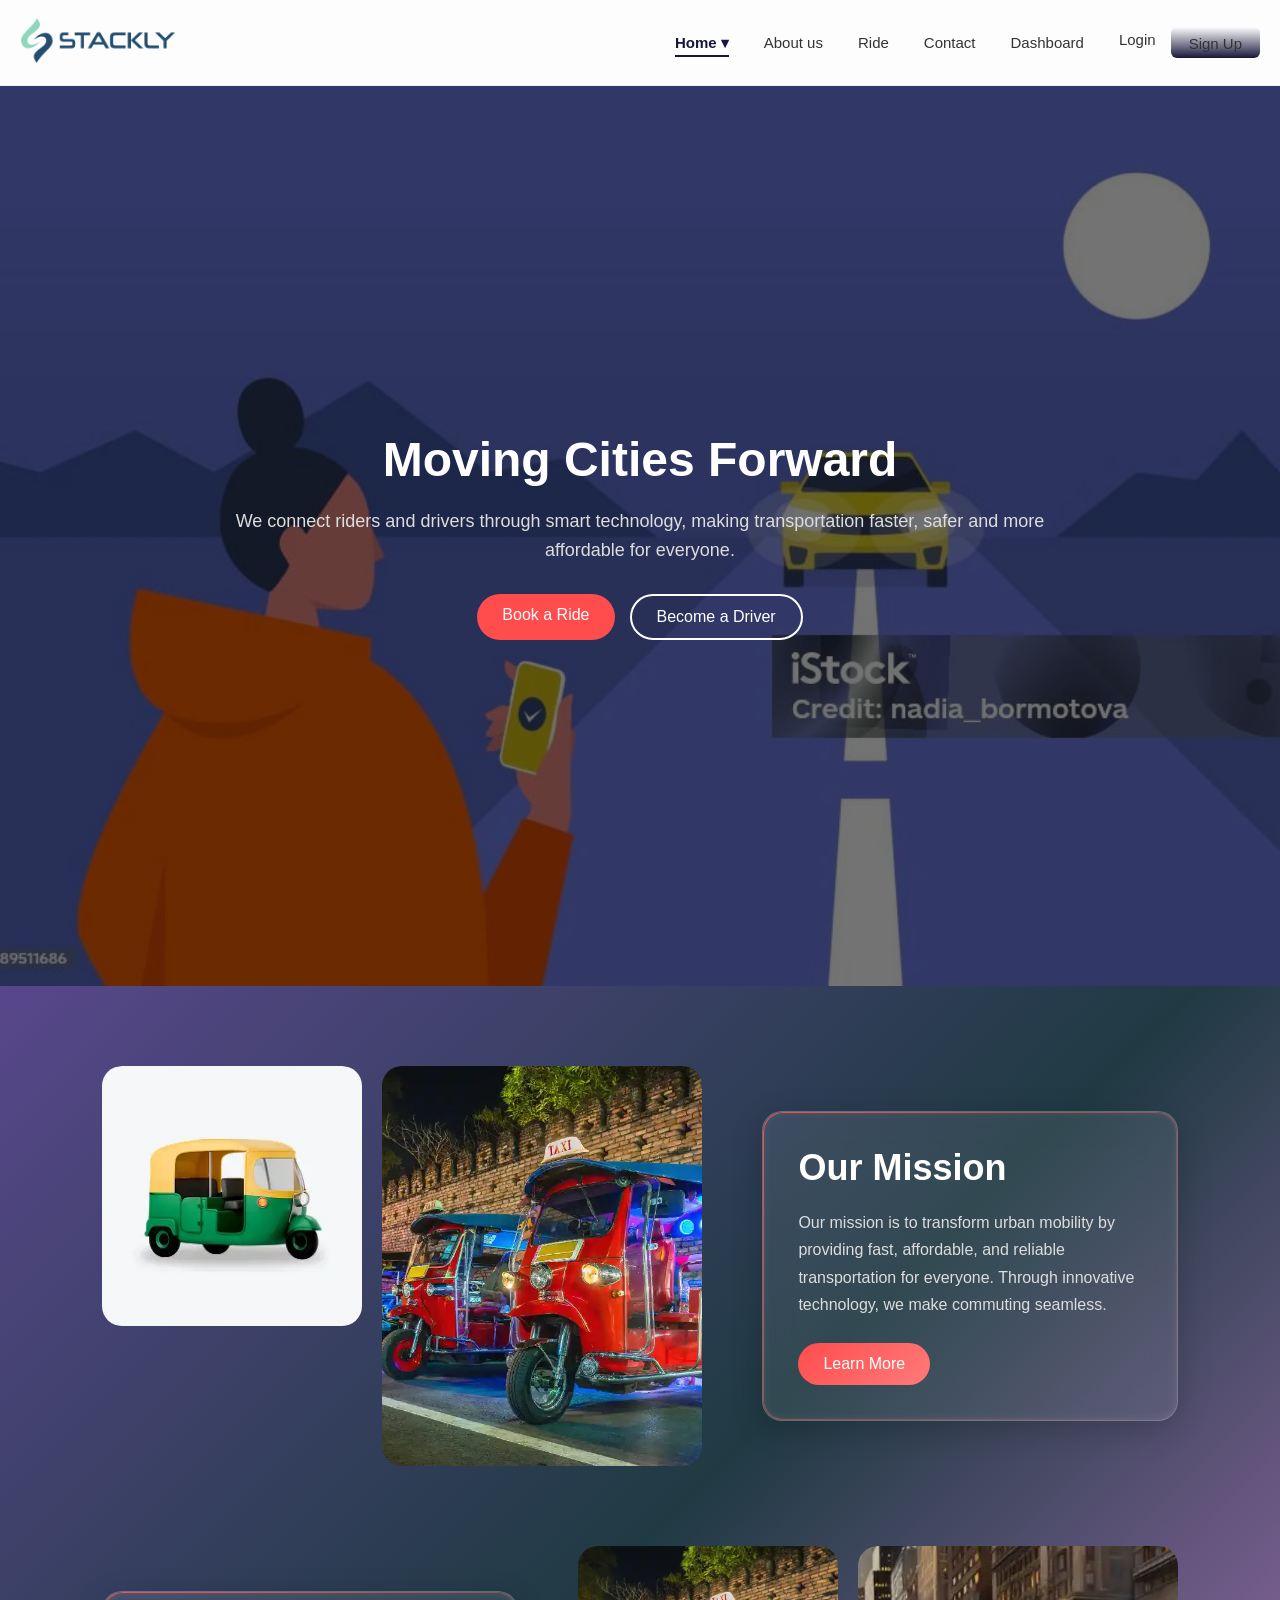
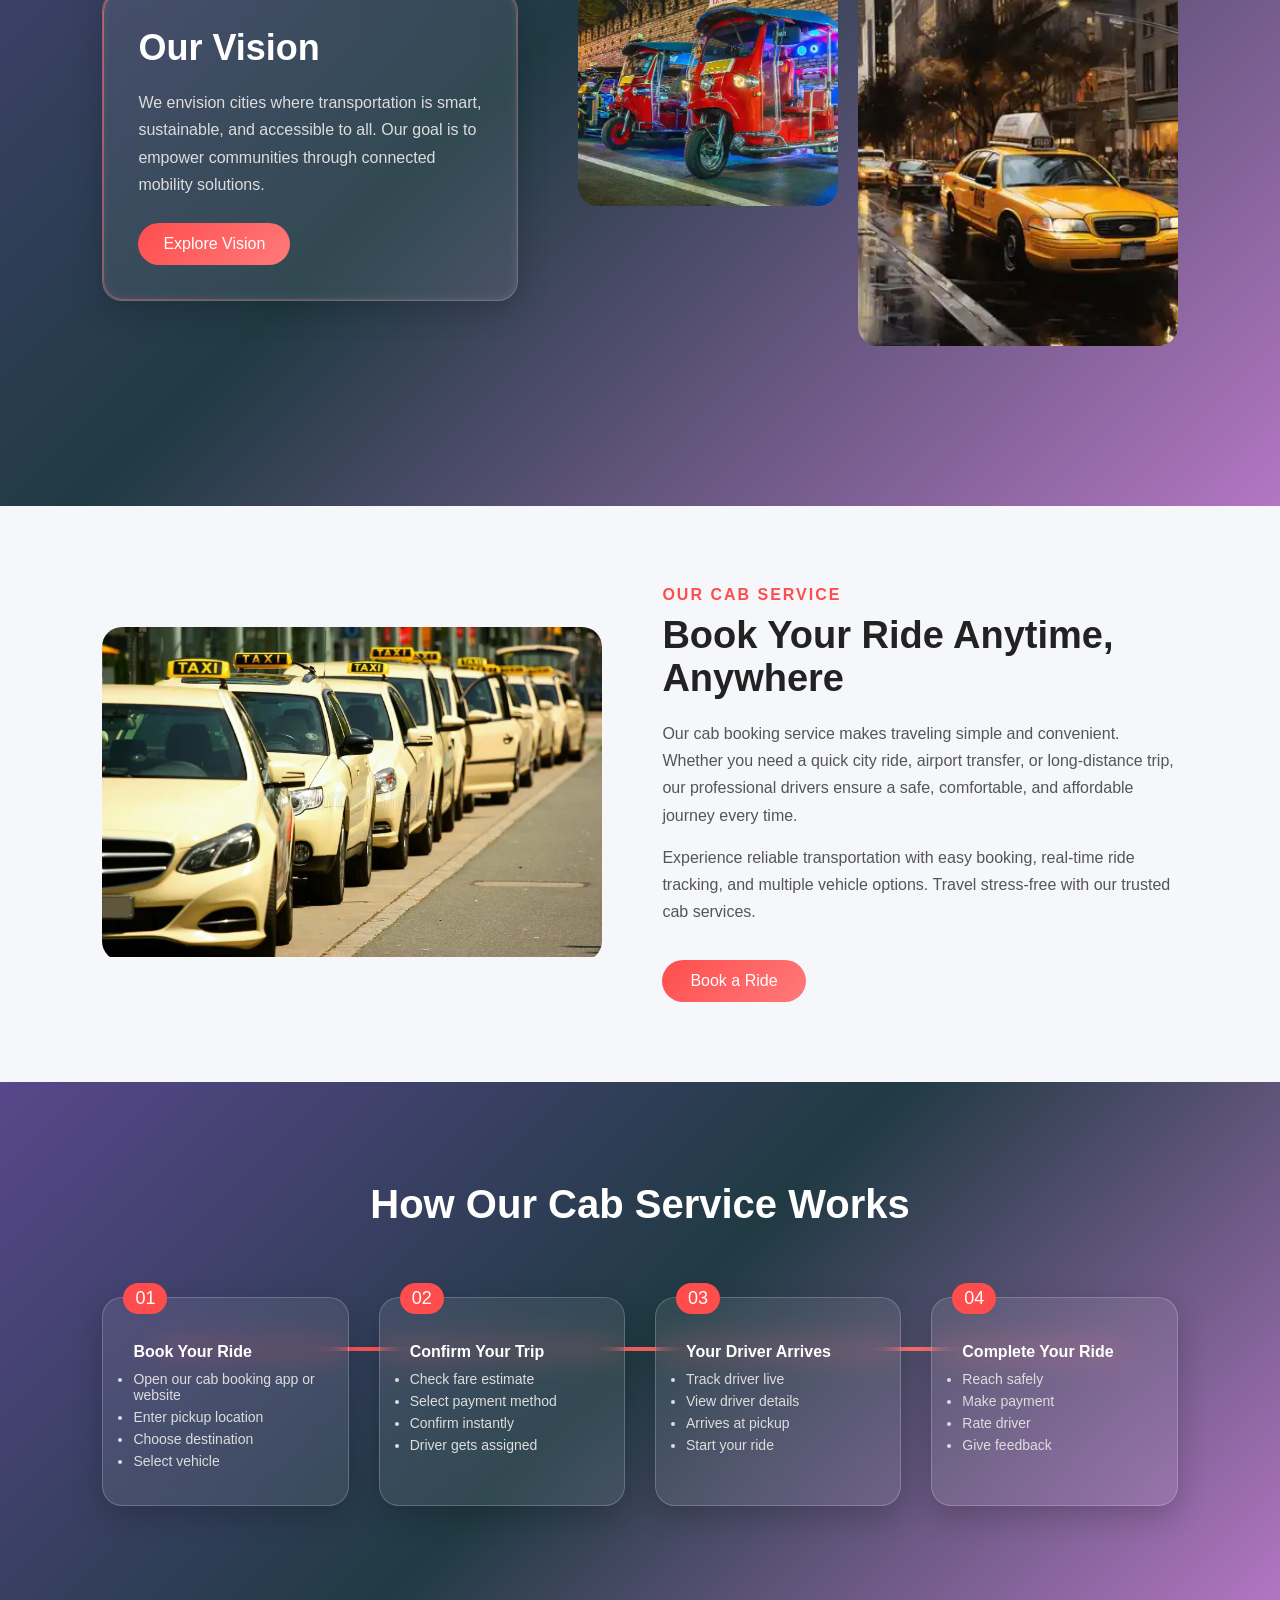
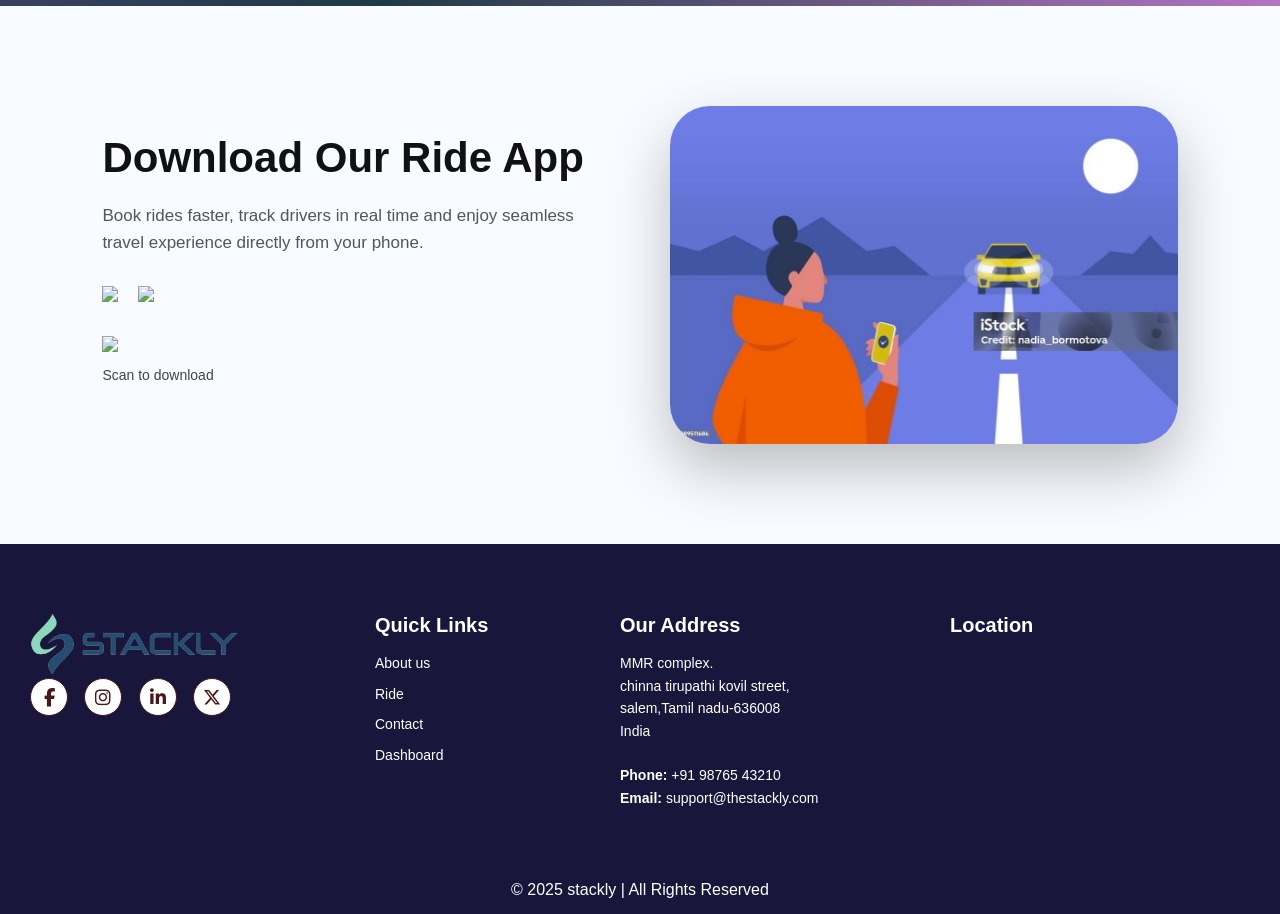
==== commit 82060788: "Add files via upload" ====
--- a/about.html
+++ b/about.html
@@ -536,6 +536,15 @@
     height: auto;
   }
 }
+
+.mvx-content::before {
+  pointer-events: none;
+}
+
+.mvx-btn {
+  position: relative;
+  z-index: 2;
+}
 </style>
 
 <script>
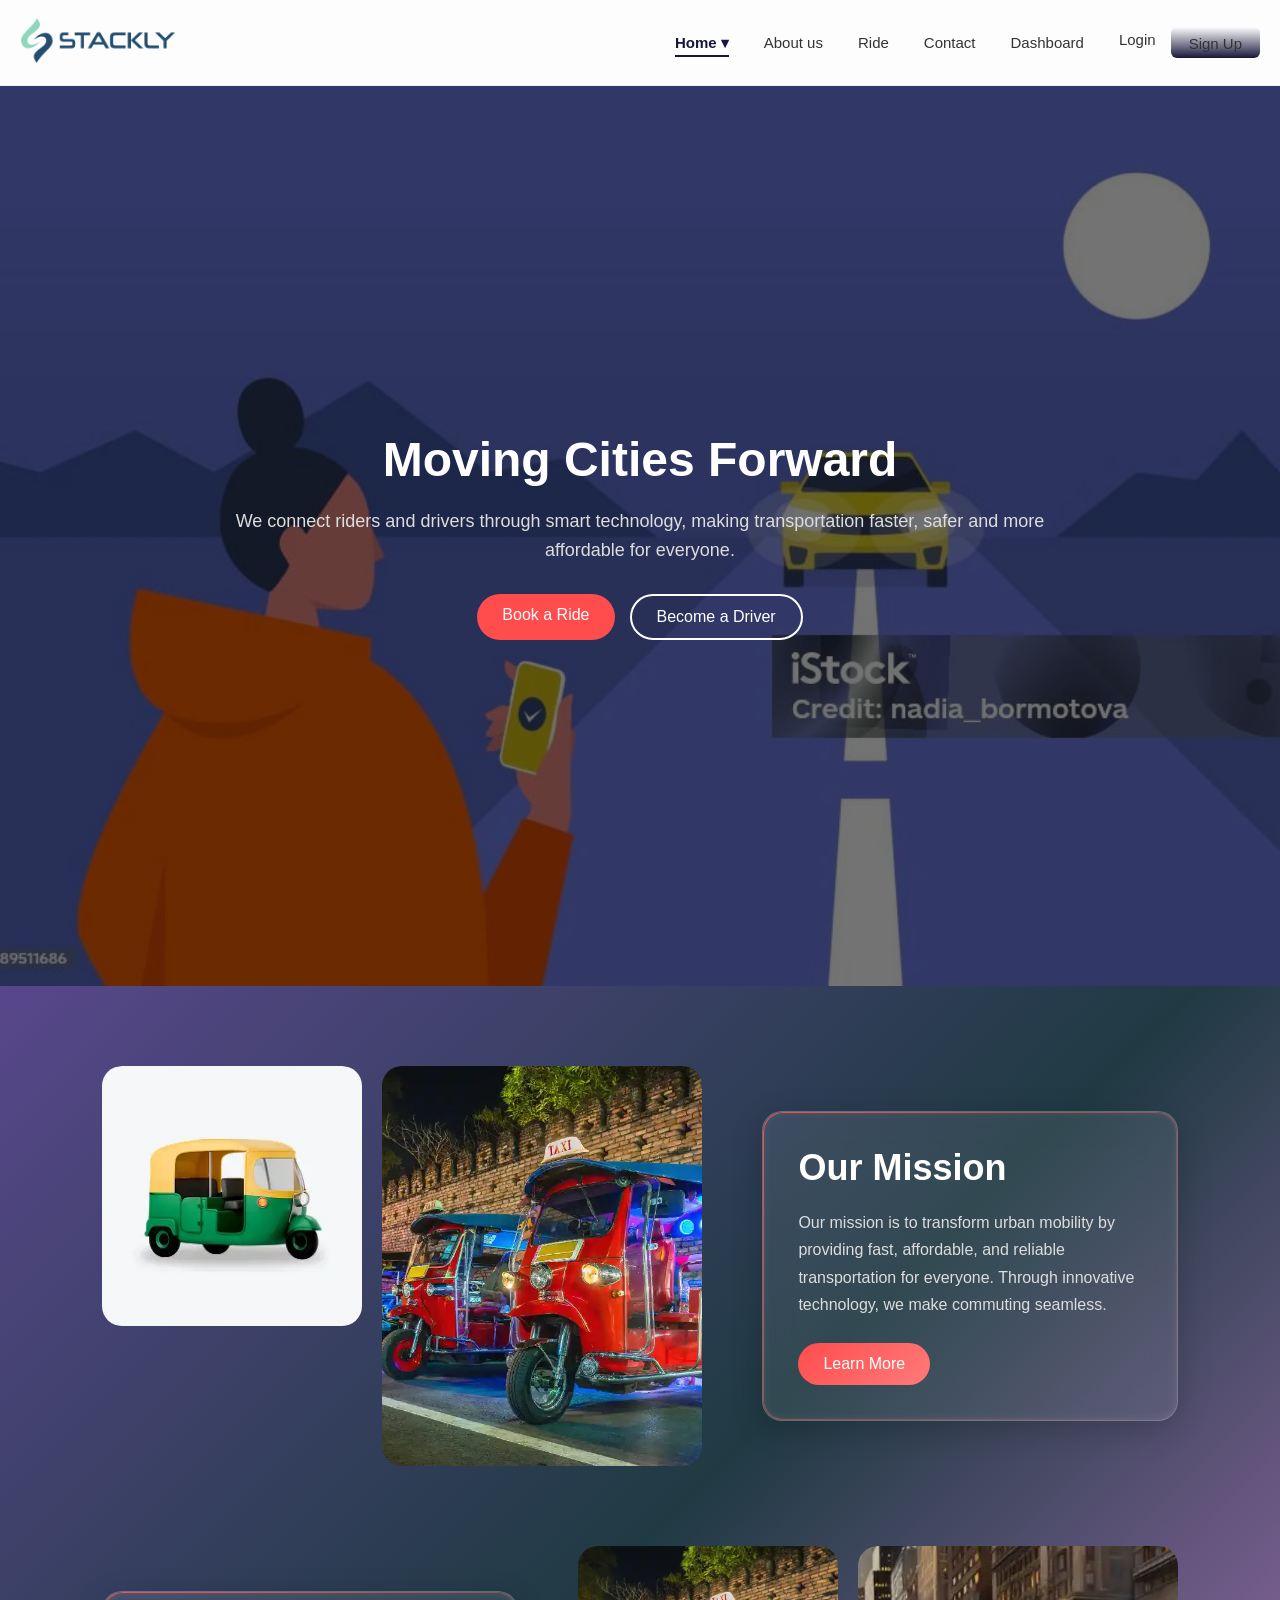
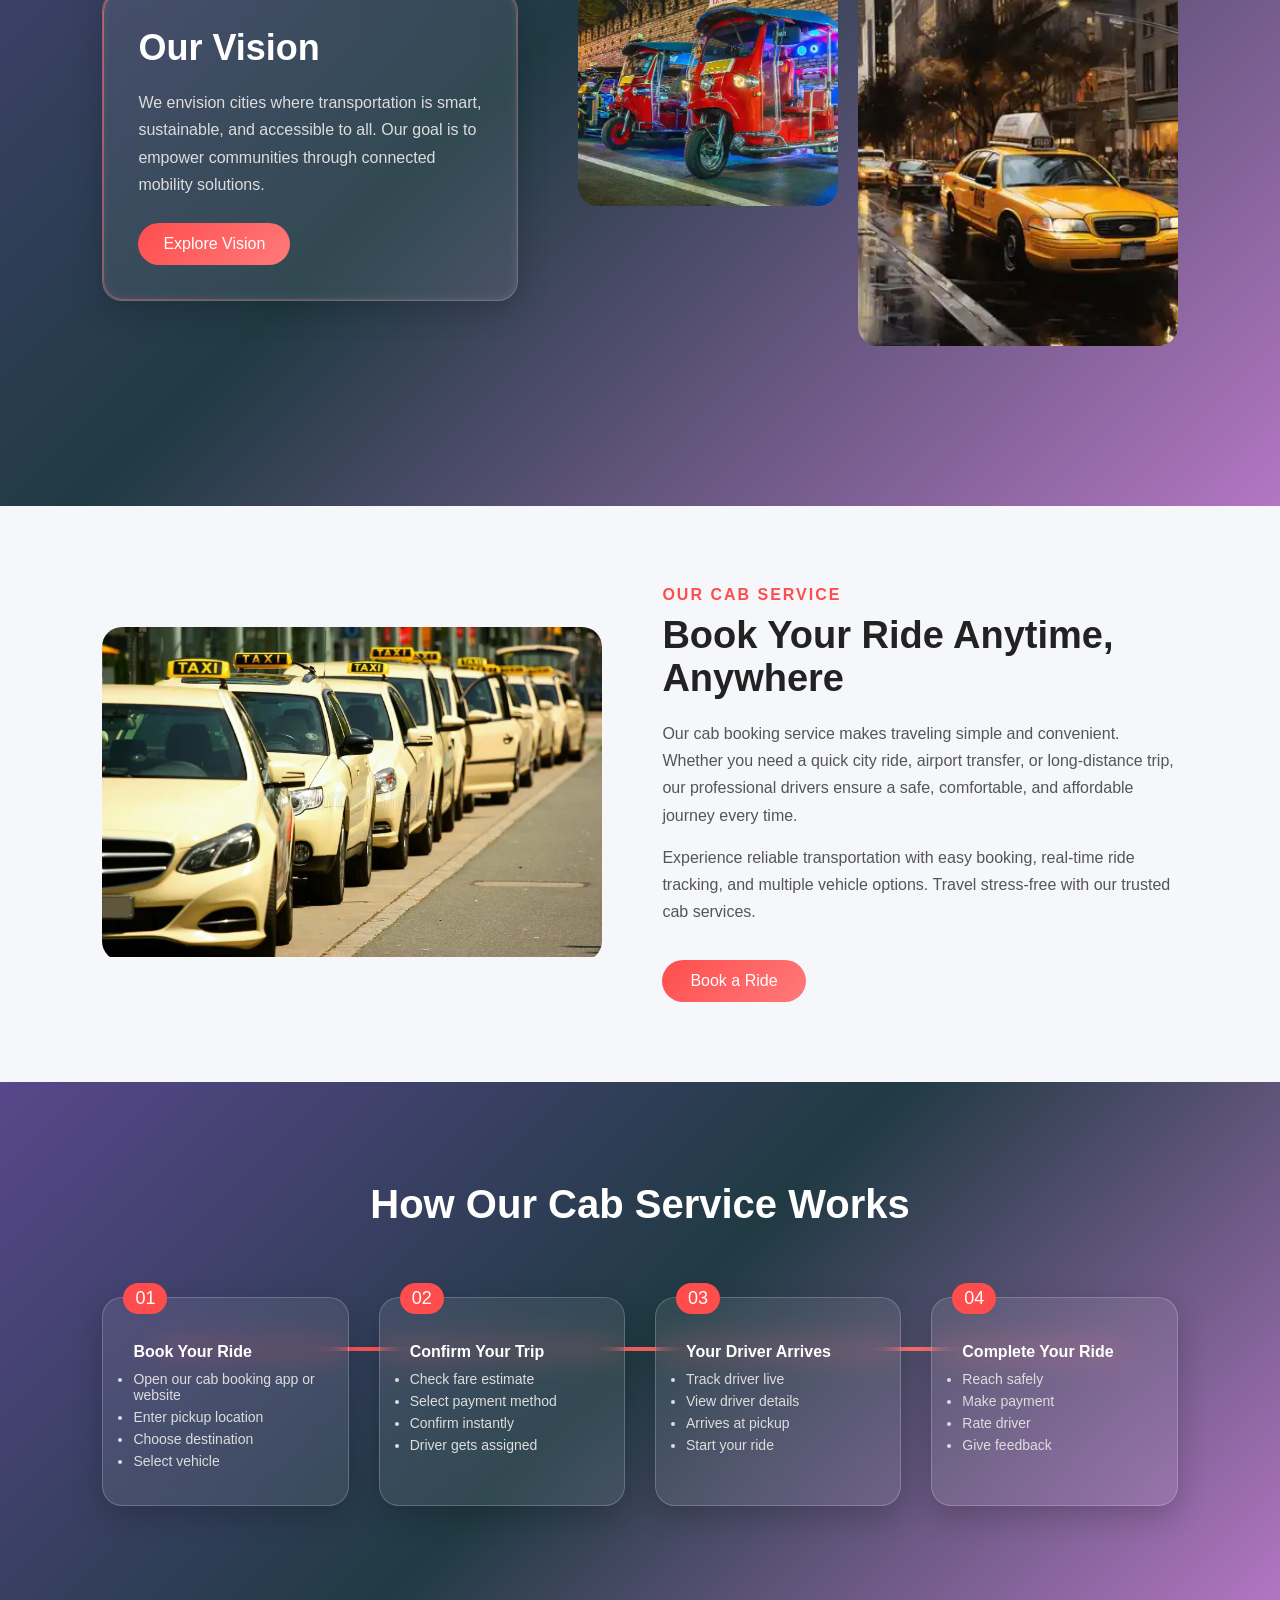
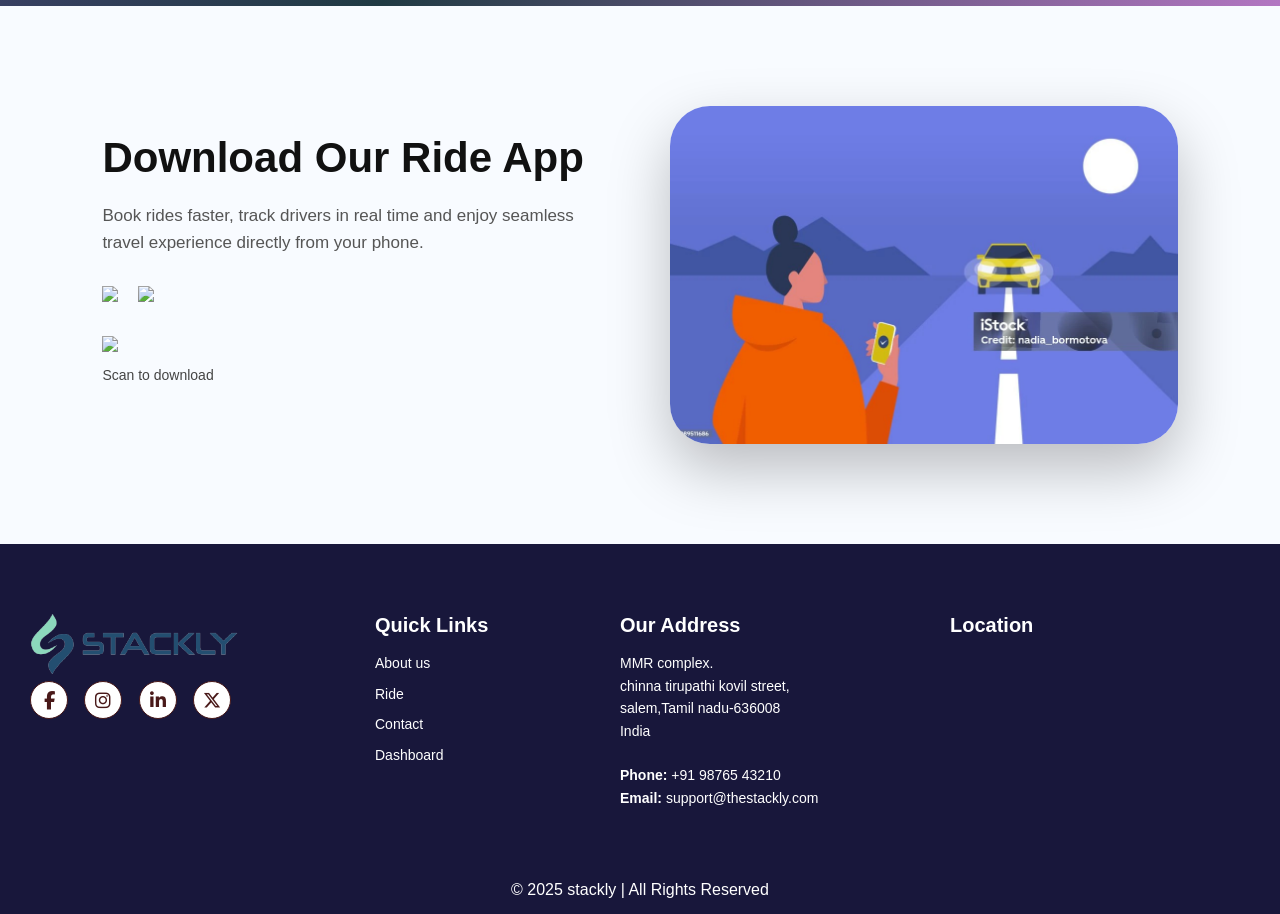
==== commit 322cc9d0: "Add files via upload" ====
--- a/about.html
+++ b/about.html
@@ -1273,7 +1273,8 @@
     
             <!-- Logo / About -->
             <div class="footer-box">
-                <img src="./logo.webp" alt="Stackly Logo" class="footer-logo"  style="height:60px;">
+              <a href="./index.html">
+                <img src="./logo.webp" alt="Stackly Logo" class="footer-logo"  style="height:60px;"></a>
    
                
                 <!-- <p>We deliver secure, scalable and innovative IT services for global businesses.</p><br> -->
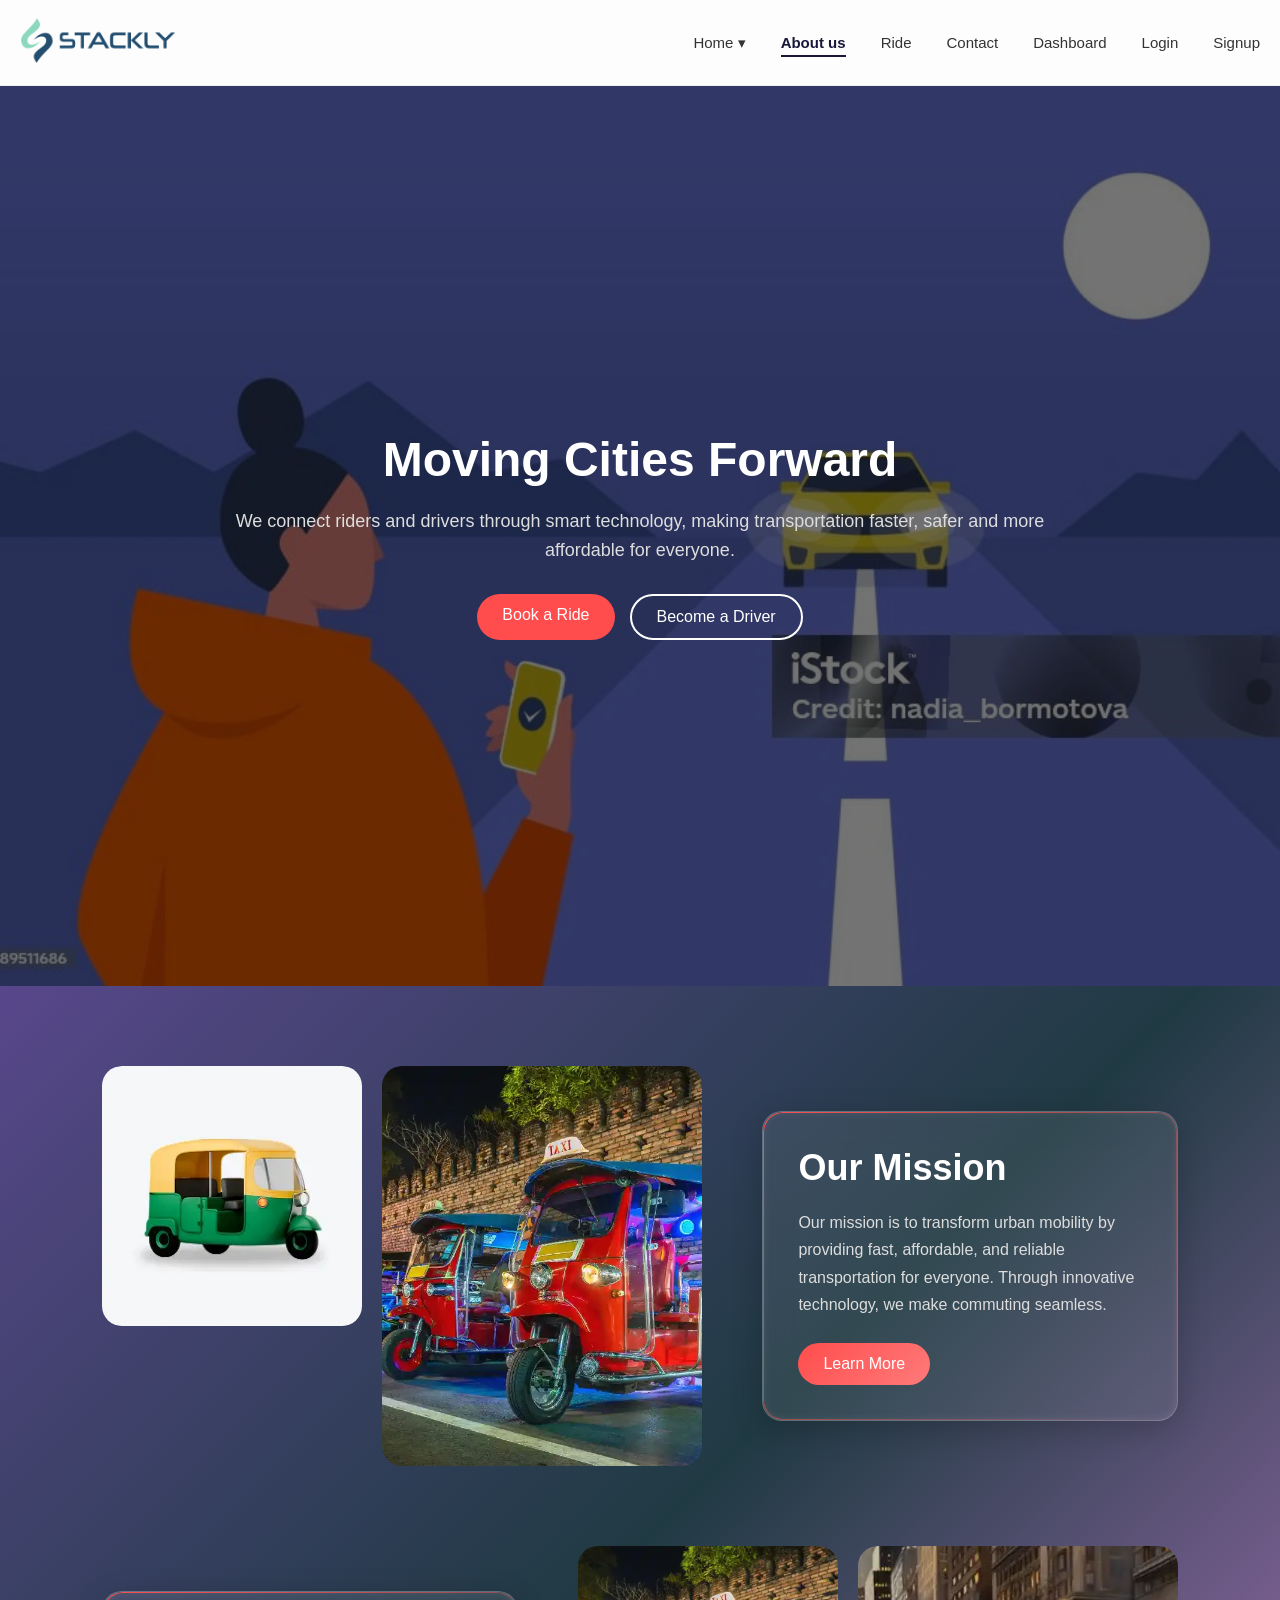
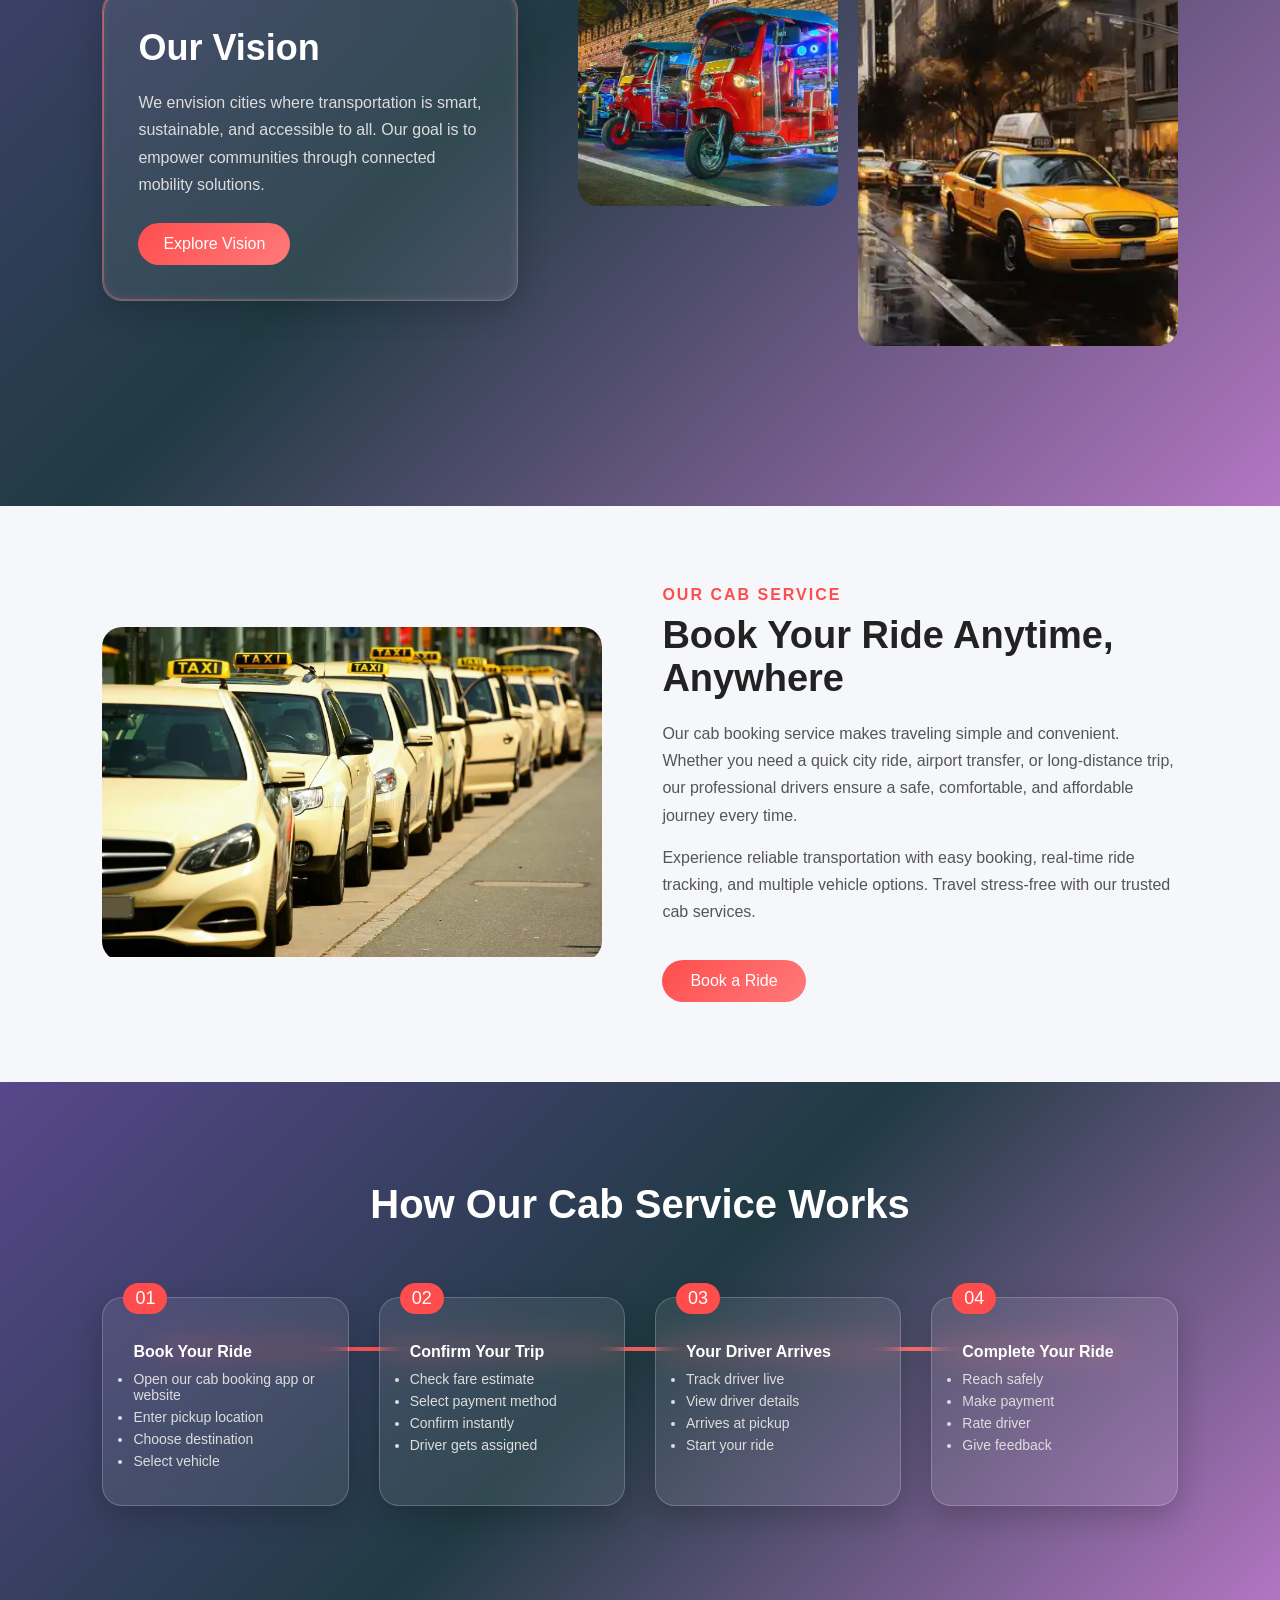
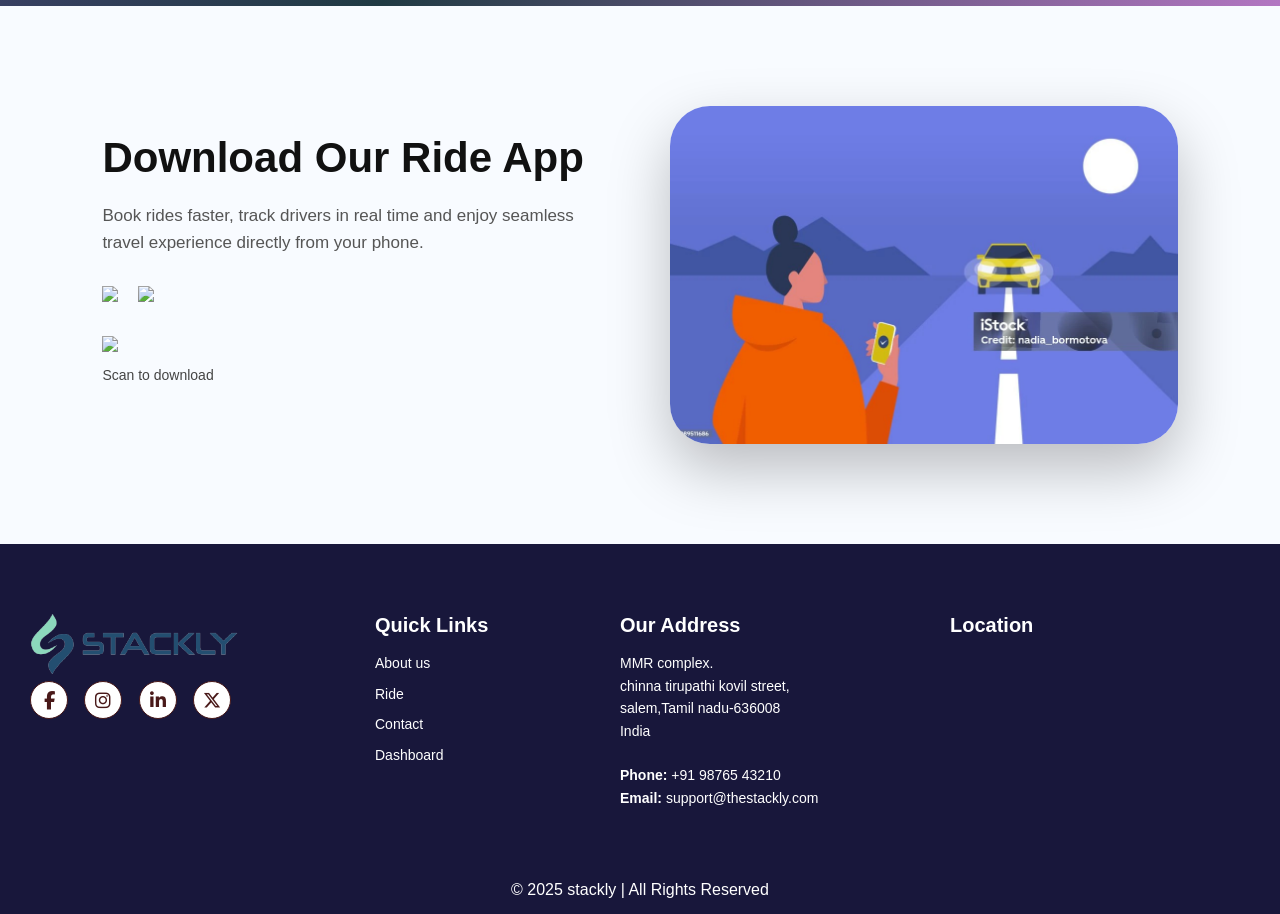
==== commit bc8fa049: "Add files via upload" ====
--- a/about.html
+++ b/about.html
@@ -32,7 +32,7 @@
 
 <li class="dropdown">
 
-<a href="./index.html" class="active">Home ▾</a>
+<a href="./index.html" >Home ▾</a>
 
 <div class="dropdown-menu">
 <a href="./index.html">Home 1</a>
@@ -41,15 +41,17 @@
 
 </li>
 
-<li><a href="./about.html">About us</a></li>
+<li><a href="./about.html" class="active">About us</a></li>
 <li><a href="./ride.html">Ride</a></li>
 <li><a href="./contact.html">Contact</a></li>
 <li><a href="./dashboard.html">Dashboard</a></li>
-<li class="nav-buttons">
+<li><a href="./login.html">Login</a></li>
+<li><a href="./signup.html">Signup</a></li>
+<!-- <li class="nav-buttons">
 
 
 <a href="login.html" class="login-btn">Login</a>
-<a href="signup.html" class="signup-btn">Sign Up</a>
+<a href="signup.html" class="signup-btn">Sign Up</a> -->
 
 </li>
 
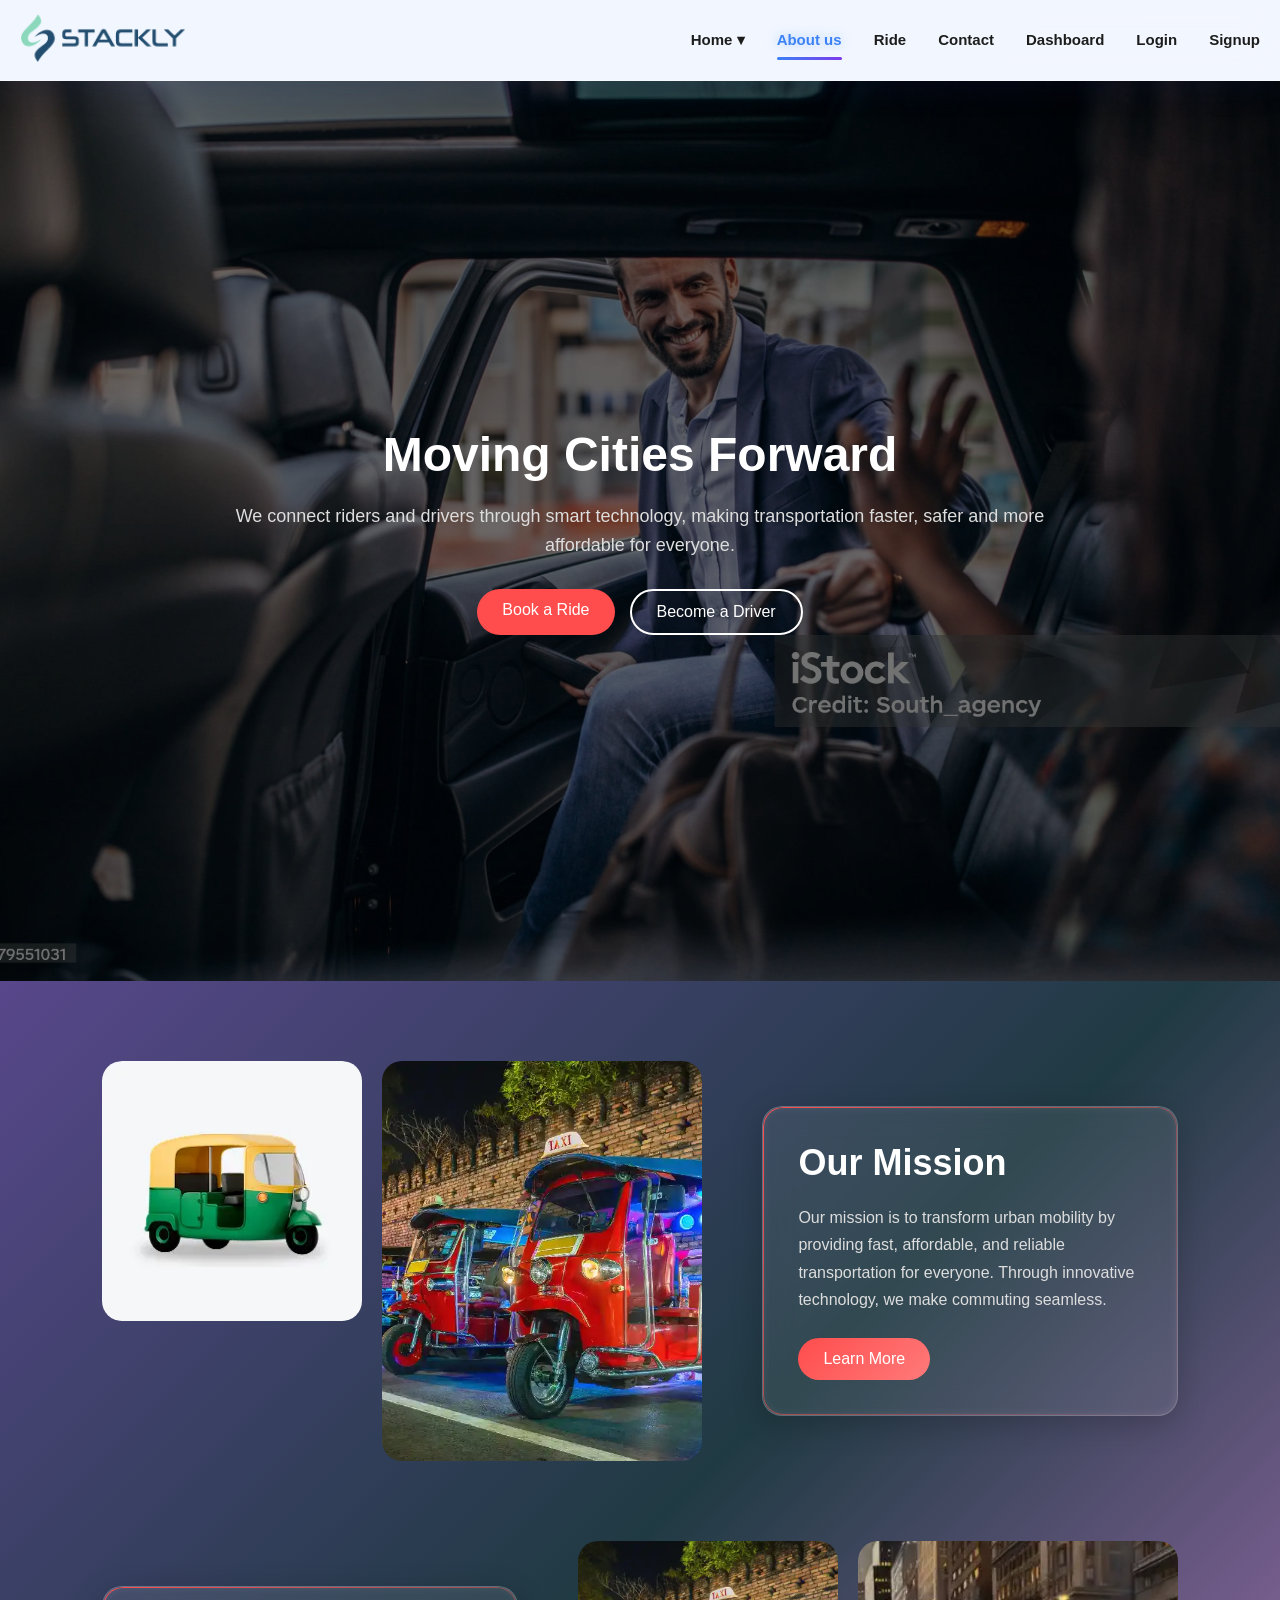
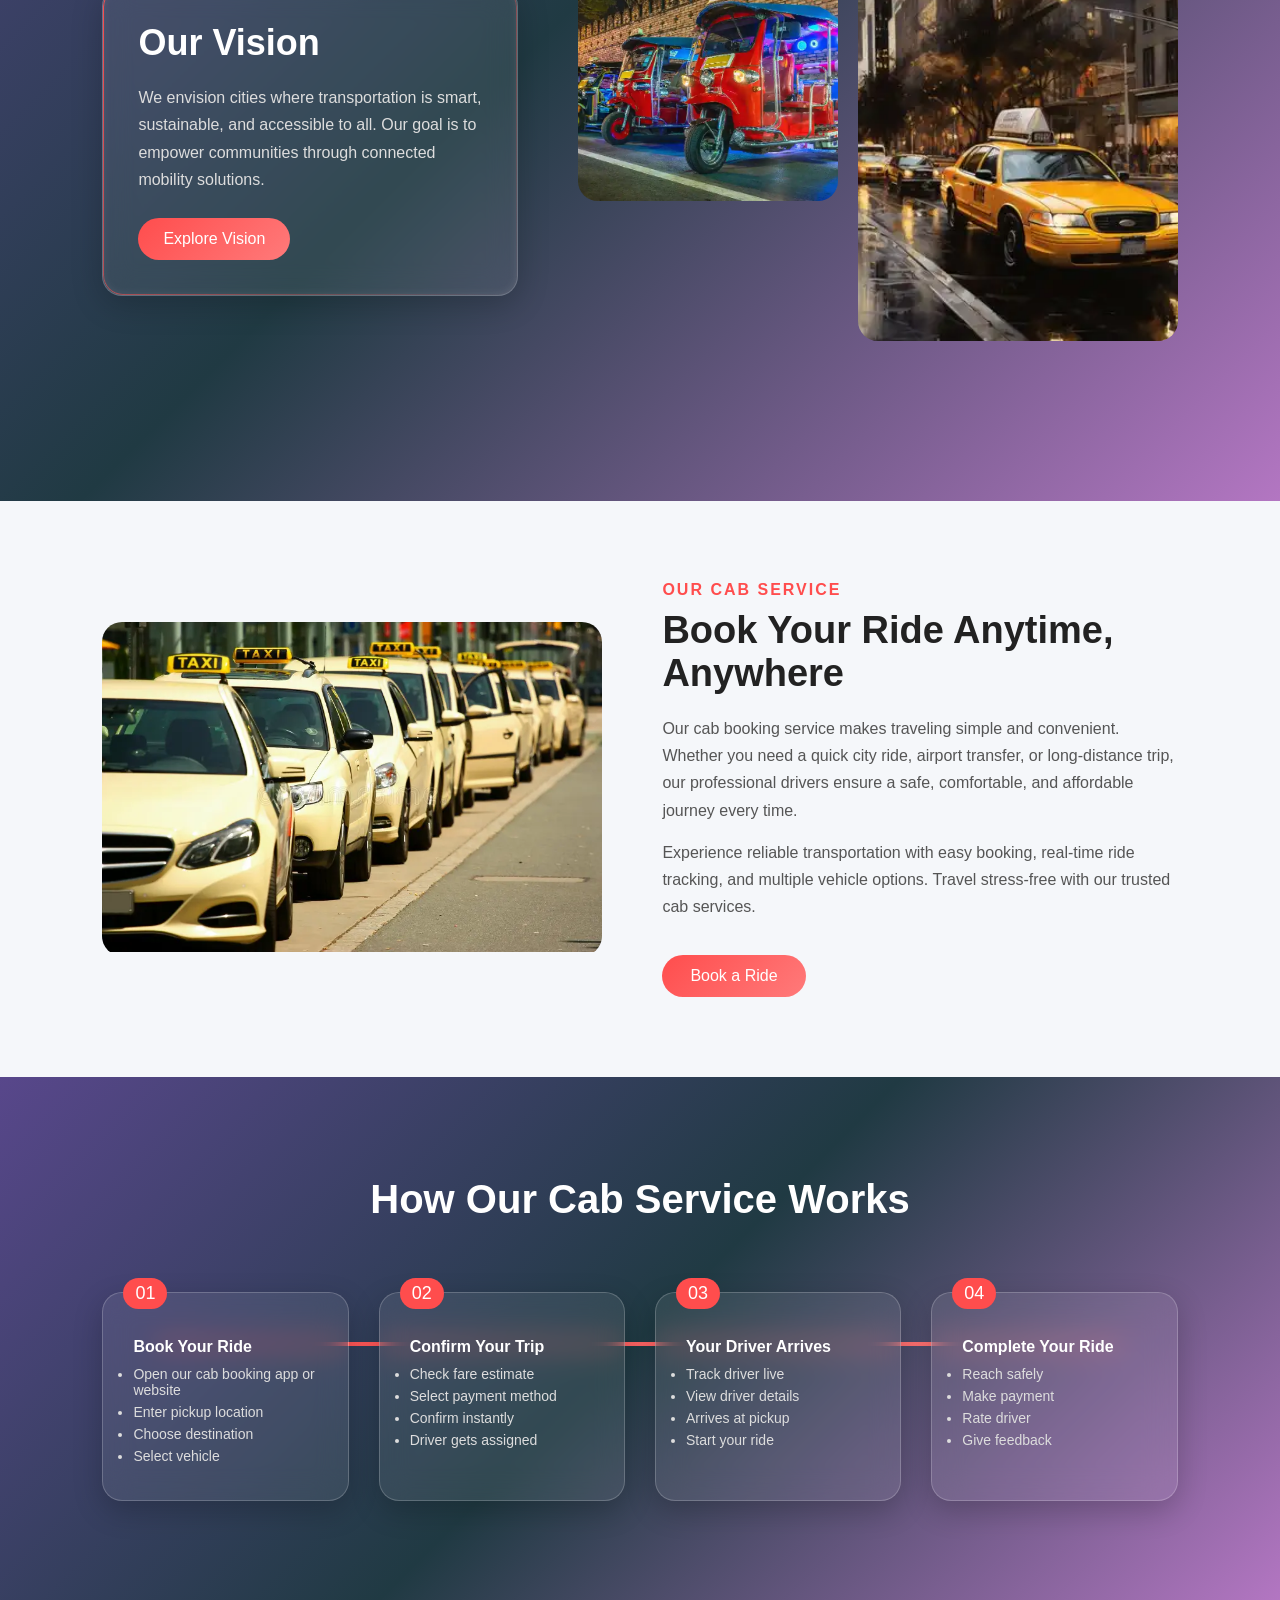
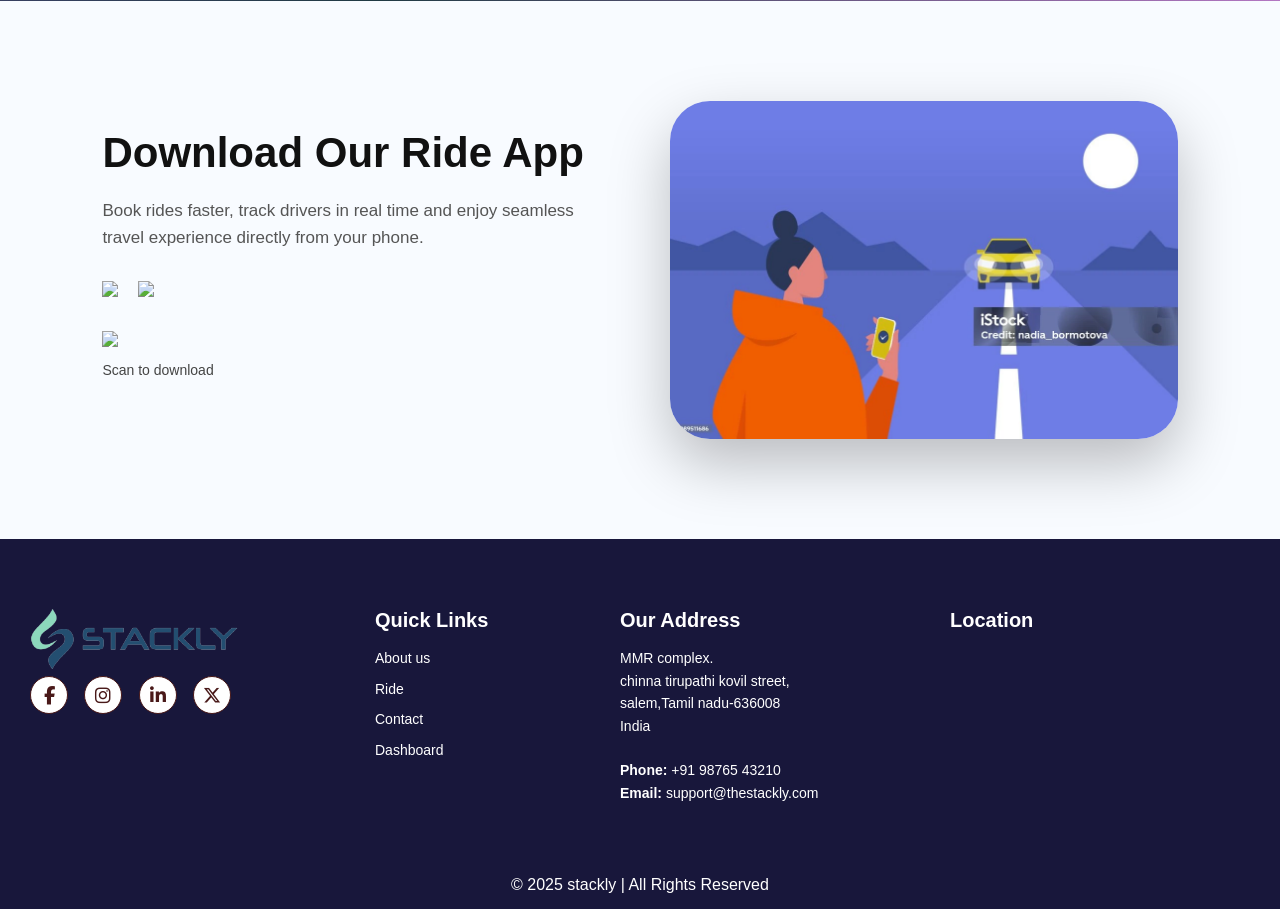
==== commit 68ad22b2: "Add files via upload" ====
--- a/about.html
+++ b/about.html
@@ -124,7 +124,7 @@
   position: relative;
   width: 100%;
   height: 100vh;
-  background: url('./aa\ \(1\).webp') no-repeat center center/cover;
+  background: url('./uu1.webp') no-repeat center center/cover;
   display: flex;
   align-items: center;
   justify-content: center;
--- a/style.css
+++ b/style.css
@@ -1,298 +1,255 @@
-/* GLOBAL */
-
+/* ===== PREMIUM GLASS NAVBAR ===== */
 *{
     margin:0;
     padding:0;
     box-sizing:border-box;
+}
+
+body{
+    min-height:200vh;
     font-family:"Segoe UI",sans-serif;
-    }
-    
-    body{
-    min-height:200vh;
-    background:#f5f7fb;
-    transition:0.4s;
-    }
-    
-    /* DARK MODE */
-    
-    body.dark{
-    background:#18173b;
-    color:white;
-    }
-    
-    /* HEADER */
-    
-    .header{
-    
+    background:linear-gradient(135deg,#eef4ff,#f7f9ff);
+}
+
+/* HEADER */
+.header{
     position:sticky;
     top:0;
     width:100%;
-    z-index:1000;
-    
-    background:rgba(255,255,255,0.75);
-    backdrop-filter:blur(14px);
-    
-    border-bottom:1px solid rgba(0,0,0,0.05);
-    
-    transition:all .35s ease;
-    
-    }
-    
-    /* SHRINK NAVBAR */
-    
-    .header.shrink{
-    box-shadow:0 5px 20px rgba(0,0,0,0.08);
-    }
-    
-    /* NAV CONTAINER */
-    
-    .nav-container{
-    
-    max-width:1300px;
+    z-index:9999;
+    padding:14px 20px;
+
+    background:rgba(255,255,255,0.18);
+    backdrop-filter:blur(18px);
+    -webkit-backdrop-filter:blur(18px);
+
+    border-bottom:1px solid rgba(255,255,255,0.25);
+    box-shadow:0 8px 32px rgba(31,38,135,0.12);
+
+    animation:slideDown .7s ease;
+}
+
+@keyframes slideDown{
+    from{
+        opacity:0;
+        transform:translateY(-30px);
+    }
+    to{
+        opacity:1;
+        transform:translateY(0);
+    }
+}
+
+.nav-container{
+    max-width:1350px;
     margin:auto;
-    
     display:flex;
     align-items:center;
     justify-content:space-between;
-    
-    padding:18px 20px;
-    transition:.3s;
-    
-    }
-    
-    .header.shrink .nav-container{
-    padding:10px 20px;
-    }
-    
-    /* LOGO */
-    
-    .logo img{
-    
-    height:45px;
-    transition:0.3s;
-    
-    }
-    
-    .header.shrink .logo img{
-    height:36px;
-    }
-    
-    /* NAV MENU */
-    
-    .nav-menu{
+}
+
+/* LOGO */
+.logo img{
+    height:48px;
+    transition:.4s;
+}
+
+.logo img:hover{
+    transform:scale(1.08) rotate(2deg);
+}
+
+/* MENU */
+.nav-menu{
+    list-style:none;
     display:flex;
     align-items:center;
-    gap:35px;
-    list-style:none;
-    }
-    
-    /* LINKS */
-    
-    .nav-menu a{
-    
+    gap:32px;
+}
+
+.nav-menu li{
     position:relative;
+}
+
+.nav-menu a{
     text-decoration:none;
-    color:#333;
+    color:#1d1d1d;
     font-size:15px;
-    font-weight:500;
-    
-    padding-bottom:6px;
-    
-    }
-    
-    body.dark .nav-menu a{
-    color:#ddd;
-    }
-    
-    /* HOVER UNDERLINE */
-    
-    .nav-menu a::after{
-    
+    font-weight:600;
+    padding:8px 0;
+    position:relative;
+    transition:.35s;
+}
+
+/* Premium underline */
+.nav-menu a::after{
     content:"";
     position:absolute;
-    
     left:0;
-    bottom:0;
-    
-    width:0%;
-    height:2px;
-    
-    background:#18173b;
-    
-    transition:0.35s;
-    
-    }
-    
-    .nav-menu a:hover::after{
+    bottom:-4px;
+    width:0;
+    height:3px;
+    border-radius:20px;
+    background:linear-gradient(90deg,#3b82f6,#7c3aed);
+    transition:.35s;
+}
+
+.nav-menu a:hover{
+    color:#3b82f6;
+}
+
+.nav-menu a:hover::after,
+.nav-menu a.active::after{
     width:100%;
-    }
-    
-    /* ACTIVE */
-    
-    .nav-menu a.active{
-        color:white;
-    color:#18173b;
-    font-weight:600;
-    }
-    
-    .nav-menu a.active::after{
-    width:100%;
-    }
-    
-    /* DROPDOWN */
-    
-    .dropdown{
-    position:relative;
-    }
-    
-    .dropdown-menu{
-    
+}
+
+/* Active link glow */
+.nav-menu a.active{
+    color:#3b82f6;
+    text-shadow:0 0 12px rgba(59,130,246,.4);
+}
+
+/* DROPDOWN */
+.dropdown-menu{
     position:absolute;
-    
-    top:40px;
+    top:120%;
     left:0;
-    
-    background:white;
-    
-    box-shadow:0 10px 30px rgba(0,0,0,0.08);
-    
-    border-radius:8px;
-    
-    width:160px;
-    
+    min-width:180px;
+
+    background:rgba(255,255,255,0.6);
+    backdrop-filter:blur(18px);
+
+    border:1px solid rgba(255,255,255,.3);
+    border-radius:16px;
+
+    box-shadow:0 15px 35px rgba(0,0,0,0.12);
+
     display:none;
-    flex-direction:column;
-    
-    padding:8px 0;
-    
-    }
-    
-    body.dark .dropdown-menu{
-    background:#1e293b;
-    }
-    
-    .dropdown-menu a{
-    padding:10px 15px;
-    font-size:14px;
-    }
-    
-    .dropdown:hover .dropdown-menu{
-    display:flex;
-    }
-    
-    /* BUTTONS */
-    
-    .nav-buttons{
-    display:flex;
-    align-items:center;
-    gap:15px;
-    }
-    
-    /* LOGIN */
-    
-    .login-btn{
-    text-decoration:none;
-    color:#333;
-    font-weight:500;
-    }
-    
-    body.dark .login-btn{
-    color:#ddd;
-    }
-    
-    /* SIGNUP */
-    
-    .signup-btn{
-    background:linear-gradient(to top, #18173b, transparent);  
-    color:white;
-    padding:8px 18px;
-    border-radius:6px;
-    font-size:14px;
-    text-decoration:none;
-    transition:.3s;
-    }
-    
-    .signup-btn:hover{
-    background:linear-gradient(to top, #18173b, transparent);  
-    }
-    
-    /* DARK MODE ICON */
-    
-    .dark-toggle{
-    cursor:pointer;
-    font-size:20px;
-    }
-    
-    /* MOBILE */
-    
-    .menu-toggle{
+    overflow:hidden;
+    animation:dropdownAnim .35s ease;
+}
+
+@keyframes dropdownAnim{
+    from{
+        opacity:0;
+        transform:translateY(12px);
+    }
+    to{
+        opacity:1;
+        transform:translateY(0);
+    }
+}
+
+.dropdown-menu a{
+    display:block;
+    padding:14px 18px;
+}
+
+.dropdown-menu a:hover{
+    background:rgba(255,255,255,.4);
+}
+
+.dropdown:hover .dropdown-menu{
+    display:block;
+}
+
+/* Hamburger */
+.menu-toggle{
     display:none;
     font-size:28px;
     cursor:pointer;
-    }
-    
-    /* MOBILE RESPONSIVE */
-    
-    @media (max-width:900px){
-    
+    transition:.3s;
+}
+
+.menu-toggle:hover{
+    transform:rotate(90deg);
+}
+
+/* Tablet */
+@media (max-width:992px){
+
     .menu-toggle{
-    display:block;
-    }
-    
+        display:block;
+    }
+
     .nav-menu{
-    
-    position:absolute;
-    
-    top:70px;
-    left:0;
-    
-    width:100%;
-    
-    background:white;
-    
-    flex-direction:column;
-    
-    align-items:flex-start;
-    
-    gap:15px;
-    
-    padding:20px;
-    
-    display:none;
-    
-    box-shadow:0 10px 25px rgba(0,0,0,0.08);
-    
-    }
-    
-    body.dark .nav-menu{
-    background:linear-gradient(to top, #18173b, transparent);  
-    }
-    
+        position:absolute;
+        top:85px;
+        left:15px;
+        right:15px;
+
+        display:none;
+        flex-direction:column;
+        align-items:flex-start;
+        gap:10px;
+        padding:24px;
+
+        border-radius:24px;
+
+        background:rgba(255,255,255,0.5);
+        backdrop-filter:blur(20px);
+
+        box-shadow:0 15px 40px rgba(0,0,0,0.12);
+    }
+
     .nav-menu.active{
-    display:flex;
-    }
-    
+        display:flex;
+        animation:mobileFade .4s ease;
+    }
+
+    @keyframes mobileFade{
+        from{
+            opacity:0;
+            transform:translateY(-15px);
+        }
+        to{
+            opacity:1;
+            transform:translateY(0);
+        }
+    }
+
+    .nav-menu li{
+        width:100%;
+    }
+
+    .nav-menu a{
+        width:100%;
+        display:block;
+        padding:12px 0;
+    }
+
     .dropdown-menu{
-    position:relative;
-    top:0;
-    box-shadow:none;
-    padding-left:15px;
-    }
-    
+        position:static;
+        display:none;
+        width:100%;
+        margin-top:8px;
+        box-shadow:none;
+        background:rgba(255,255,255,.7);
+    }
+
+    .dropdown.active .dropdown-menu{
+        display:block;
+    }
+
     .dropdown:hover .dropdown-menu{
-    display:none;
-    }
-    
-    .dropdown.active .dropdown-menu{
-    display:flex;
-    }
-    
-    .nav-buttons{
-    margin-top:10px;
-    }
-    
-    }
-    
+        display:none;
+    }
+}
+
+/* Mobile */
+@media (max-width:576px){
+
+    .header{
+        padding:10px 14px;
+    }
+
+    .logo img{
+        height:40px;
+    }
+
+    .menu-toggle{
+        font-size:24px;
+    }
+}
     
 
 /* ================= FOOTER ================= */
